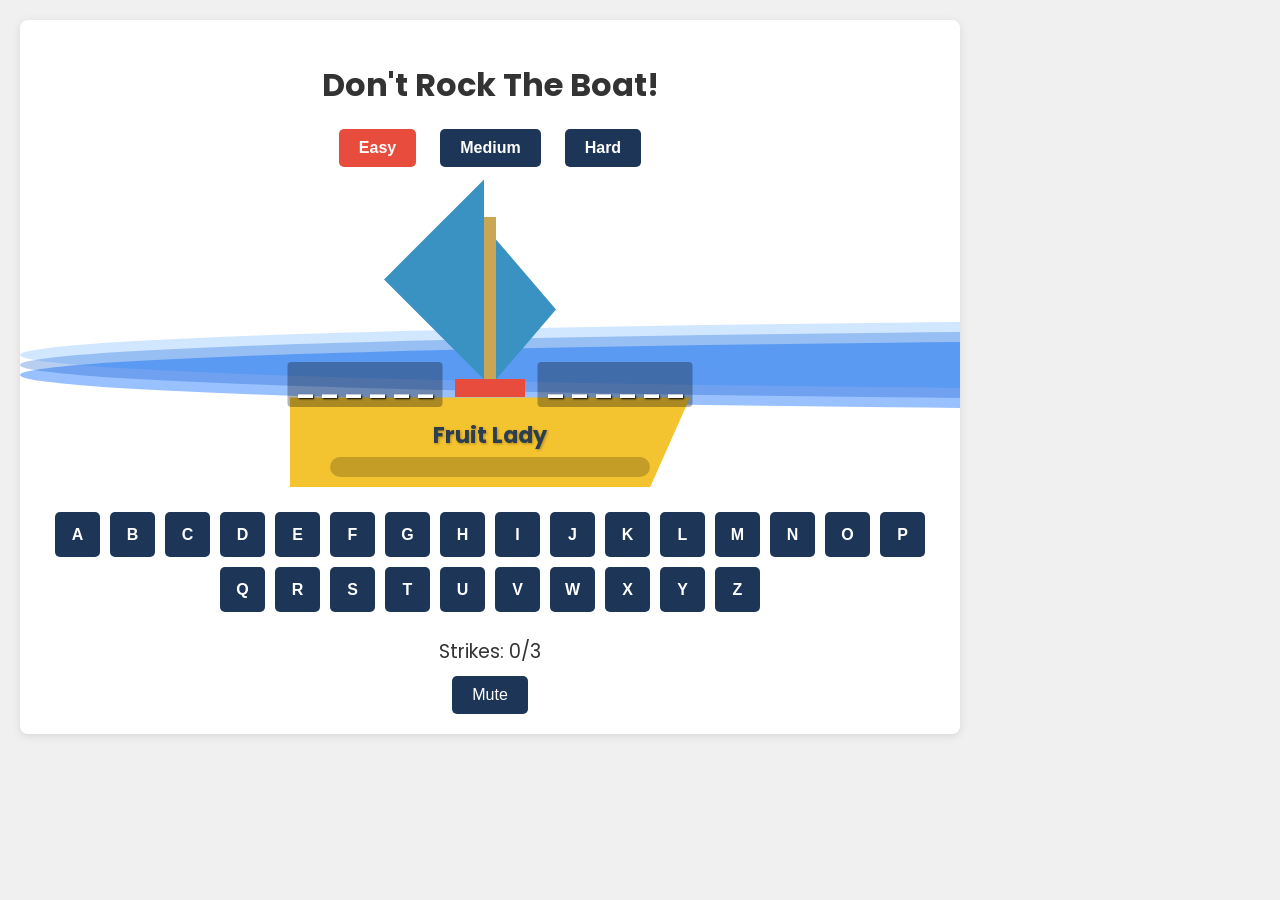
==== index.html @ 0a008288 "Add files via upload" ====
<!DOCTYPE html>
<html lang="en">
<head>
  <meta charset="UTF-8">
  <meta name="viewport" content="width=device-width, initial-scale=1.0">
  <title>Don't Rock The Boat!</title>
  <link href="https://fonts.googleapis.com/css2?family=Poppins:wght@500&display=swap" rel="stylesheet">
  <style>
    /* === GLOBAL STYLES === */
    body {
      font-family: 'Poppins', sans-serif;
      background: #f0f0f0;
      margin: 0;
      padding: 20px;
      position: relative;
      overflow-x: hidden;
      color: #333;
    }
    /* Added overflow hidden so that win animations are clipped to the game container */
    #game-container {
      width: 900px;
      max-width: 90%;
      background: white;
      border-radius: 8px;
      box-shadow: 0 2px 10px rgba(0,0,0,0.1);
      text-align: center;
      padding: 20px;
      position: relative;
      z-index: 2;
      overflow: hidden;
    }
    h1 {
      margin-bottom: 20px;
    }
    
    /* === LEVEL SELECTION SECTION === */
    #level-selection {
      margin-bottom: 20px;
      z-index: 6;
    }
    #level-selection button {
      margin: 0 10px;
      padding: 10px 20px;
      font-size: 1em;
      font-weight: bold;
      border: none;
      border-radius: 5px;
      background-color: #1d3557;
      color: white;
      cursor: pointer;
      transition: background-color 0.3s;
    }
    #level-selection button.active {
      background-color: #e74c3c;
    }
    
    /* === BOAT CONTAINER (Scene) === */
    #boat-container {
      position: relative;
      width: 500px;
      height: 300px;
      margin: 0 auto 20px;
      transition: transform 0.5s ease-in-out;
      z-index: 3;
    }
    @keyframes bobbing {
      0%, 100% { transform: translateY(0); }
      50% { transform: translateY(5px); }
    }
    
    /* === BOAT (Rotating element) === */
    #boat {
      position: relative;
      width: 100%;
      height: 100%;
      animation: bobbing 3s infinite ease-in-out;
      z-index: 3;
    }
    
    /* Hull */
    .boat-hull {
      position: absolute;
      bottom: 0;
      left: 50%;
      width: 400px;
      height: 90px;
      transform: translateX(-50%);
      background: #f4c430;
      clip-path: polygon(0% 100%, 0% 0%, 100% 0%, 90% 100%);
      z-index: 3;
    }
    /* Hull shadow: long, short rectangle inside the hull */
    .hull-shadow {
      position: absolute;
      bottom: 10px;
      left: 50%;
      transform: translateX(-50%);
      width: 320px;
      height: 20px;
      background: rgba(0, 0, 0, 0.2);
      border-radius: 10px;
      z-index: 4;
    }
    
    /* Mast and mast base */
    .mast {
      position: absolute;
      bottom: 90px;
      left: 50%;
      transform: translateX(-50%);
      width: 12px;
      height: 180px;
      background: #c8a653;
      z-index: 5;
    }
    .mast-base {
      position: absolute;
      bottom: 90px;
      left: 50%;
      transform: translateX(-50%);
      width: 70px;
      height: 18px;
      background: #e74c3c;
      z-index: 5;
    }
    
    /* Sails */
    .sail-left {
      position: absolute;
      bottom: 108px;
      left: calc(50% - 6px - 100px);
      width: 100px;
      height: 200px;
      background: #3a92c3;
      clip-path: polygon(100% 0, 0 50%, 100% 100%);
      z-index: 4;
    }
    .sail-right {
      position: absolute;
      bottom: 108px;
      left: calc(50% + 6px);
      width: 60px;
      height: 140px;
      background: #3a92c3;
      clip-path: polygon(0 0, 100% 50%, 0 100%);
      z-index: 4;
    }
    
    /* Code words on the deck */
    #word-left, #word-right {
      position: absolute;
      bottom: 80px;
      font-size: 1.5em;
      font-weight: bold;
      color: #fff;
      text-shadow: 1px 1px 2px #000;
      background: rgba(0,0,0,0.3);
      padding: 5px 8px;
      border-radius: 4px;
      z-index: 5;
    }
    #word-left { left: 25%; transform: translateX(-50%); }
    #word-right { right: 25%; transform: translateX(50%); }
    
    /* Theme name on the hull */
    #boat-name {
      position: absolute;
      bottom: 35px;
      left: 50%;
      transform: translateX(-50%);
      font-size: 1.4em;
      font-weight: bold;
      color: #2c3e50;
      text-shadow: 1px 1px 3px rgba(0,0,0,0.3);
      z-index: 5;
    }
    
    /* === WAVES === */
    /* The waves container is a sibling of the boat container, positioned absolutely within the game container */
    #waves {
      position: absolute;
      left: 0;
      right: 0;
      top: 240px;  /* Adjust so waves sit just behind and slightly below the hull */
      height: 150px;  /* Taller for deeper waves */
      z-index: 2;
      overflow: hidden;
    }
    .wave {
      position: absolute;
      bottom: 0;
      width: 300%;
      height: 70px;
      border-radius: 50%;
      animation: waveAnimation 4s infinite linear;
    }
    .wave.wave1 {
      background: rgba(0, 100, 255, 0.5);
      opacity: 0.8;
    }
    .wave.wave2 {
      background: rgba(0, 80, 200, 0.4);
      opacity: 0.7;
      animation-duration: 6s;
      bottom: 10px;
    }
    .wave.wave3 {
      background: rgba(0, 120, 255, 0.3);
      opacity: 0.6;
      animation-duration: 5s;
      bottom: 20px;
    }
    @keyframes waveAnimation {
      0% { transform: translateX(0) translateY(0); }
      50% { transform: translateX(-25%) translateY(-5px); }
      100% { transform: translateX(-50%) translateY(0); }
    }
    
    /* === LETTERS KEYBOARD === */
    #letters {
      margin-top: 20px;
      z-index: 6;
    }
    .letter-btn {
      width: 45px;
      height: 45px;
      margin: 5px;
      font-size: 1em;
      font-weight: bold;
      border: none;
      border-radius: 5px;
      background-color: #1d3557;
      color: white;
      cursor: pointer;
      transition: background-color 0.3s;
    }
    .letter-btn:disabled {
      background-color: #a8a8a8;
      cursor: not-allowed;
    }
    
    /* === STRIKES & MUTE === */
    #strikes {
      margin-top: 20px;
      font-size: 1.2em;
      z-index: 6;
    }
    #mute {
      margin-top: 10px;
      font-size: 1em;
      padding: 10px 20px;
      border: none;
      background-color: #1d3557;
      color: white;
      border-radius: 5px;
      cursor: pointer;
      z-index: 6;
    }
    
    /* === SINKING ANIMATION === */
    .sink {
      animation: sinkAnimation 2s forwards;
    }
    @keyframes sinkAnimation {
      to { transform: translateY(300px) rotate(90deg); opacity: 0; }
    }
    
    /* === SEAGULL WIN ANIMATION === */
    /* Now positioned absolutely within the game container so that it disappears behind it */
    #seagull-container {
      position: absolute;
      top: 20%;
      left: -150px;
      display: none;
      z-index: 1000;
      animation: seagullFly 7s linear forwards;
    }
    #seagull {
      width: 100px;
      vertical-align: middle;
    }
    #speech-bubble {
      display: inline-block;
      background: #fff;
      border: 2px solid #333;
      border-radius: 10px;
      padding: 10px;
      margin-left: 10px;
      font-size: 1.2em;
      font-weight: bold;
      position: relative;
    }
    #speech-bubble::after {
      content: "";
      position: absolute;
      left: -20px;
      top: 50%;
      transform: translateY(-50%);
      border: 10px solid transparent;
      border-right-color: #fff;
    }
    @keyframes seagullFly {
      0% { left: -150px; opacity: 0; }
      10% { opacity: 1; }
      100% { left: calc(100% + 50px); opacity: 1; }
    }
    
    /* === BUBBLES (for sinking animation) === */
    .bubble {
      position: absolute;
      bottom: 0;
      background: rgba(255,255,255,0.8);
      border-radius: 50%;
      width: 20px;
      height: 20px;
      animation: bubbleRise 3s ease-out forwards;
      z-index: 7;
    }
    @keyframes bubbleRise {
      0% { transform: translateY(0); opacity: 1; }
      100% { transform: translateY(-300px); opacity: 0; }
    }
  </style>
</head>
<body>
  <div id="game-container">
    <h1>Don't Rock The Boat!</h1>
    
    <!-- LEVEL SELECTION -->
    <div id="level-selection">
      <button id="easyBtn" class="active">Easy</button>
      <button id="mediumBtn">Medium</button>
      <button id="hardBtn">Hard</button>
    </div>
    
    <!-- BOAT CONTAINER (Scene) -->
    <div id="boat-container">
      <div id="boat">
        <!-- Hull and hull shadow -->
        <div class="boat-hull"></div>
        <div class="hull-shadow"></div>
        <!-- Mast and mast base -->
        <div class="mast"></div>
        <div class="mast-base"></div>
        <!-- Sails -->
        <div class="sail-left"></div>
        <div class="sail-right"></div>
        <!-- Theme name and code words on the deck -->
        <div id="boat-name"></div>
        <div id="word-left"></div>
        <div id="word-right"></div>
      </div>
    </div>
    
    <!-- WAVES: Sibling of the boat container within the game container -->
    <div id="waves">
      <div class="wave wave1"></div>
      <div class="wave wave2"></div>
      <div class="wave wave3"></div>
    </div>
    
    <!-- LETTERS KEYBOARD -->
    <div id="letters"></div>
    
    <!-- Strike Display and Mute Button -->
    <div id="strikes">Strikes: <span id="strike-count">0</span>/3</div>
    <button id="mute">Mute</button>
    <div id="game-status"></div>
  </div>
  
  <!-- SEAGULL WIN ANIMATION (initially hidden) -->
  <div id="seagull-container">
    <img id="seagull" src="seagull.png" alt="Seagull">
    <div id="speech-bubble">Congratulations, you saved the ship!</div>
  </div>
  
  <!-- BUBBLES CONTAINER (for sinking animation) -->
  <div id="bubbles" style="position: absolute; left:0; bottom:0; width:100%; height:0; pointer-events:none; z-index:7;"></div>
  
  <!-- AUDIO ELEMENTS (using local files without crossOrigin) -->
  <audio id="correctSound" src="correctsound.mp3"></audio>
  <audio id="wrongSound" src="wrongsound.mp3"></audio>
  <audio id="splashSound" src="Sinkingship.mp3"></audio>
  <audio id="bgSound" loop src="backgroundsound2.mp3"></audio>
  
  <script>
    /**********************************************************
     * LEVELS LIBRARY (50 variations across 3 levels)
     **********************************************************/
    const levels = {
      easy: [
        { theme: "Fruit", boatName: "Fruit Lady", words: ["BANANA", "PAPAYA"] },
        { theme: "Colors", boatName: "Color Spirit", words: ["YELLOW", "VIOLET"] },
        { theme: "Metals", boatName: "Metal Star", words: ["SILVER", "COPPER"] },
        { theme: "Oceans", boatName: "Ocean Queen", words: ["ARCTIC", "INDIAN"] },
        { theme: "Animals", boatName: "Animal Rover", words: ["RABBIT", "MONKEY"] },
        { theme: "Seasons", boatName: "Season Hope", words: ["WINTER", "AUTUMN"] },
        { theme: "Birds", boatName: "Bird Dancer", words: ["PIGEON", "FALCON"] },
        { theme: "Flowers", boatName: "Flower Jewel", words: ["TULIP", "DAISY"] },
        { theme: "Rivers", boatName: "River Dream", words: ["THAMES", "AMAZON"] },
        { theme: "Shapes", boatName: "Shape Hunter", words: ["CIRCLE", "SQUARE"] },
        { theme: "Planets", boatName: "Planet Quest", words: ["SATURN", "URANUS"] },
        { theme: "Gems", boatName: "Gem Glory", words: ["EMERALD", "DIAMOND"] },
        { theme: "Trees", boatName: "Tree Spirit", words: ["BIRCH", "MAPLE"] },
        { theme: "Insects", boatName: "Insect Wings", words: ["BEETLE", "HORNET"] },
        { theme: "Grains", boatName: "Grain Charm", words: ["MILLET", "BARLEY"] },
        { theme: "Herbs", boatName: "Herb Magic", words: ["BASIL", "THYME"] },
        { theme: "Deserts", boatName: "Desert Dream", words: ["SAHARA", "MOJAVE"] },
        { theme: "Spices", boatName: "Spice Spirit", words: ["TURMERIC", "CARDAMOM"] }
      ],
      medium: [
        { theme: "Fabrics", boatName: "Fabric Spirit", words: ["CORDUROY", "CASHMERE"] },
        { theme: "Cheeses", boatName: "Cheese Explorer", words: ["RICOTTA", "CHEDDAR"] },
        { theme: "Islands", boatName: "Island Drifter", words: ["ICELAND", "JAMAICA"] },
        { theme: "Coffee", boatName: "Coffee Voyager", words: ["ARABICA", "ROBUSTA"] },
        { theme: "Fish", boatName: "Fish Mariner", words: ["HERRING", "SARDINE"] },
        { theme: "Storms", boatName: "Storm Hunter", words: ["CYCLONE", "TYPHOON"] },
        { theme: "Mushrooms", boatName: "Mushroom Sailor", words: ["BUTTON", "OYSTER"] },
        { theme: "Snakes", boatName: "Serpent Pursuer", words: ["COTTONMOUTH", "RATTLESNAKE"] },
        { theme: "Painters", boatName: "Painter Ranger", words: ["MATISSE", "CEZANNE"] },
        { theme: "Dances", boatName: "Dance Nomad", words: ["FLAMENCO", "FANDANGO"] },
        { theme: "Planets", boatName: "Cosmic Voyager", words: ["CELESTIAL", "ASTRONAUT"] },
        { theme: "Authors", boatName: "Author Sailor", words: ["BRONTE", "AUSTEN"] },
        { theme: "Birdsofprey", boatName: "Bird of Prey", words: ["OSPREY", "CONDOR"] },
        { theme: "Herbs", boatName: "Herbal Hunter", words: ["OREGANO", "PARSLEY"] },
        { theme: "Mountains", boatName: "Mountain Ranger", words: ["EVEREST", "OLYMPUS"] },
        { theme: "Forests", boatName: "Forest Explorer", words: ["REDWOOD", "CYPRESS"] },
        { theme: "Desserts", boatName: "Dessert Seeker", words: ["BROWNIE", "CUPCAKE"] }
      ],
      hard: [
        { theme: "Greek Heroes", boatName: "Greek Voyager", words: ["HERCULES", "ACHILLES"] },
        { theme: "Galaxies", boatName: "Galaxy Runner", words: ["ANDROMEDA", "WHIRLPOOL"] },
        { theme: "Wines", boatName: "Wine Conqueror", words: ["RIESLING", "BORDEAUX"] },
        { theme: "Composers", boatName: "Composer Spirit", words: ["BERLIOZ", "VIVALDI"] },
        { theme: "Myths", boatName: "Mythic Drifter", words: ["PERSEUS", "THESEUS"] },
        { theme: "Butterflies", boatName: "Butterfly Sailor", words: ["MONARCH", "ADMIRAL"] },
        { theme: "Ancient Cities", boatName: "Ancient Nomad", words: ["BABYLON", "CARTHAGE"] },
        { theme: "Reptiles", boatName: "Reptile Ranger", words: ["TERRAPIN", "TORTOISE"] },
        { theme: "Cloud Types", boatName: "Cloud Explorer", words: ["CIRRUS", "CUMULUS"] },
        { theme: "Philosophers", boatName: "Philosopher Ship", words: ["SOCRATES", "DIOGENES"] },
        { theme: "Alpine Peaks", boatName: "Alpine Seeker", words: ["MATTERHORN", "WEISSHORN"] },
        { theme: "Playwrights", boatName: "Drama Mariner", words: ["MARLOWE", "SOPHOCLES"] },
        { theme: "Tropical Fruit", boatName: "Tropic Sailor", words: ["AVOCADO", "TAMARIND"] },
        { theme: "Minerals", boatName: "Stone Hunter", words: ["OBSIDIAN", "DOLOMITE"] },
        { theme: "Astronomers", boatName: "Stellar Seeker", words: ["GALILEO", "KEPLERS"] },
        { theme: "Languages", boatName: "Tongue Drifter", words: ["MANDARIN", "JAPANESE"] },
        { theme: "Corals", boatName: "Coral Spirit", words: ["STAGHORN", "ELKHORNS"] },
        { theme: "Poets", boatName: "Verse Explorer", words: ["PETRARCH", "CHAUCERS"] },
        { theme: "Artists", boatName: "Art Hunter", words: ["REMBRANDT", "DELACROIX"] },
        { theme: "Volcanoes", boatName: "Fire Mariner", words: ["KRAKATOA", "VESUVIUS"] }
      ]
    };
    
    /**********************************************************
     * LEVEL SELECTION & GAME INITIALIZATION
     **********************************************************/
    let currentLevel = "easy"; // default level
    let themesLibrary = levels[currentLevel];
    
    function initGame() {
      // Choose a random theme from the current level's library
      let selectedTheme = themesLibrary[Math.floor(Math.random() * themesLibrary.length)];
      // Set the clue and code words
      window.wordFront = selectedTheme.words[0];
      window.wordBack = selectedTheme.words[1];
      document.getElementById('boat-name').textContent = selectedTheme.boatName;
      // Reset guessed letters and strikes
      window.frontRevealed = Array(wordFront.length).fill('_');
      window.backRevealed = Array(wordBack.length).fill('_');
      window.strikes = 0;
      // Update UI
      document.getElementById('word-left').textContent = frontRevealed.join(' ');
      document.getElementById('word-right').textContent = backRevealed.join(' ');
      document.getElementById('strike-count').textContent = strikes;
      // Clear and recreate letter buttons
      const lettersContainer = document.getElementById('letters');
      lettersContainer.innerHTML = "";
      "ABCDEFGHIJKLMNOPQRSTUVWXYZ".split('').forEach(letter => {
        let btn = document.createElement('button');
        btn.textContent = letter;
        btn.classList.add('letter-btn');
        btn.onclick = () => guessLetter(letter, btn);
        lettersContainer.appendChild(btn);
      });
    }
    
    function setLevel(level) {
      currentLevel = level;
      themesLibrary = levels[currentLevel];
      // Update active button appearance
      document.getElementById('easyBtn').classList.remove('active');
      document.getElementById('mediumBtn').classList.remove('active');
      document.getElementById('hardBtn').classList.remove('active');
      document.getElementById(level + "Btn").classList.add('active');
      initGame();
    }
    
    // Add event listeners to level buttons
    document.getElementById('easyBtn').addEventListener('click', function(){ setLevel("easy"); });
    document.getElementById('mediumBtn').addEventListener('click', function(){ setLevel("medium"); });
    document.getElementById('hardBtn').addEventListener('click', function(){ setLevel("hard"); });
    
    /**********************************************************
     *                   AUDIO SETUP
     **********************************************************/
    const correctSound = document.getElementById('correctSound');
    correctSound.volume = 0.4;
    const wrongSound = document.getElementById('wrongSound');
    wrongSound.volume = 0.4;
    const splashSound = document.getElementById('splashSound');
    splashSound.volume = 0.4;
    const bgSound = document.getElementById('bgSound');
    bgSound.volume = 0.2;
    
    let bgStarted = false;
    window.addEventListener('click', function startBG() {
      if (!bgStarted) {
        bgSound.play().catch(err => console.log(err));
        bgStarted = true;
      }
    });
    
    /**********************************************************
     *            UPDATE DISPLAY & BOAT TIPPING
     **********************************************************/
    function updateDisplay() {
      document.getElementById('word-left').textContent = frontRevealed.join(' ');
      document.getElementById('word-right').textContent = backRevealed.join(' ');
      
      let frontCount = frontRevealed.filter(l => l !== '_').length;
      let backCount = backRevealed.filter(l => l !== '_').length;
      let diff = frontCount - backCount;
      let angle = 0;
      
      if (Math.abs(diff) === 1) {
        angle = 5;
      } else if (Math.abs(diff) === 2) {
        angle = 10;
      } else if (Math.abs(diff) >= 3) {
        sinkBoat();
        return;
      }
      
      document.getElementById('boat-container').style.transform =
        (diff > 0) ? `rotate(${-angle}deg)` : `rotate(${angle}deg)`;
    }
    
    /**********************************************************
     *                   SINK THE BOAT
     **********************************************************/
    function sinkBoat() {
      document.getElementById('boat-container').classList.add('sink');
      splashSound.play();
      bgSound.pause();
      createBubbles();
      setTimeout(() => {
        alert(`Boat sank! The words were: ${wordFront} and ${wordBack}`);
        initGame();
      }, 3000);
    }
    
    /**********************************************************
     *               CREATE BUBBLES ON SINK
     **********************************************************/
    function createBubbles() {
      const bubblesContainer = document.getElementById('bubbles');
      for (let i = 0; i < 10; i++) {
        const bubble = document.createElement('div');
        bubble.classList.add('bubble');
        bubble.style.left = Math.random() * 100 + '%';
        bubble.style.animationDelay = Math.random() * 2 + 's';
        bubblesContainer.appendChild(bubble);
      }
      setTimeout(() => { bubblesContainer.innerHTML = ''; }, 4000);
    }
    
    /**********************************************************
     *                   CHECK FOR WIN
     **********************************************************/
    function checkWin() {
      if (frontRevealed.join('') === wordFront && backRevealed.join('') === wordBack) {
        bgSound.pause();
        showSeagull();
      }
    }
    
    /**********************************************************
     *               DISPLAY SEAGULL ANIMATION
     **********************************************************/
    function showSeagull() {
      const seagullContainer = document.getElementById('seagull-container');
      seagullContainer.style.display = 'block';
      seagullContainer.addEventListener('animationend', function () {
        alert("Congratulations! You've kept the boat balanced and saved it!");
        initGame();
      });
    }
    
    /**********************************************************
     *                HANDLE LETTER GUESSES
     **********************************************************/
    function guessLetter(letter, btn) {
      btn.disabled = true;
      let foundMatch = false;
      
      if (wordFront.includes(letter)) {
        wordFront.split('').forEach((char, i) => {
          if (char === letter) {
            frontRevealed[i] = letter;
            foundMatch = true;
          }
        });
      }
      if (wordBack.includes(letter)) {
        wordBack.split('').forEach((char, i) => {
          if (char === letter) {
            backRevealed[i] = letter;
            foundMatch = true;
          }
        });
      }
      
      if (foundMatch) {
        correctSound.currentTime = 0;
        correctSound.play();
      } else {
        wrongSound.currentTime = 0;
        wrongSound.play();
        strikes++;
        document.getElementById('strike-count').textContent = strikes;
        if (strikes >= 3) {
          sinkBoat();
          return;
        }
      }
      
      updateDisplay();
      checkWin();
    }
    
    // Initialize the game on page load using the default level
    initGame();
  </script>
</body>
</html>
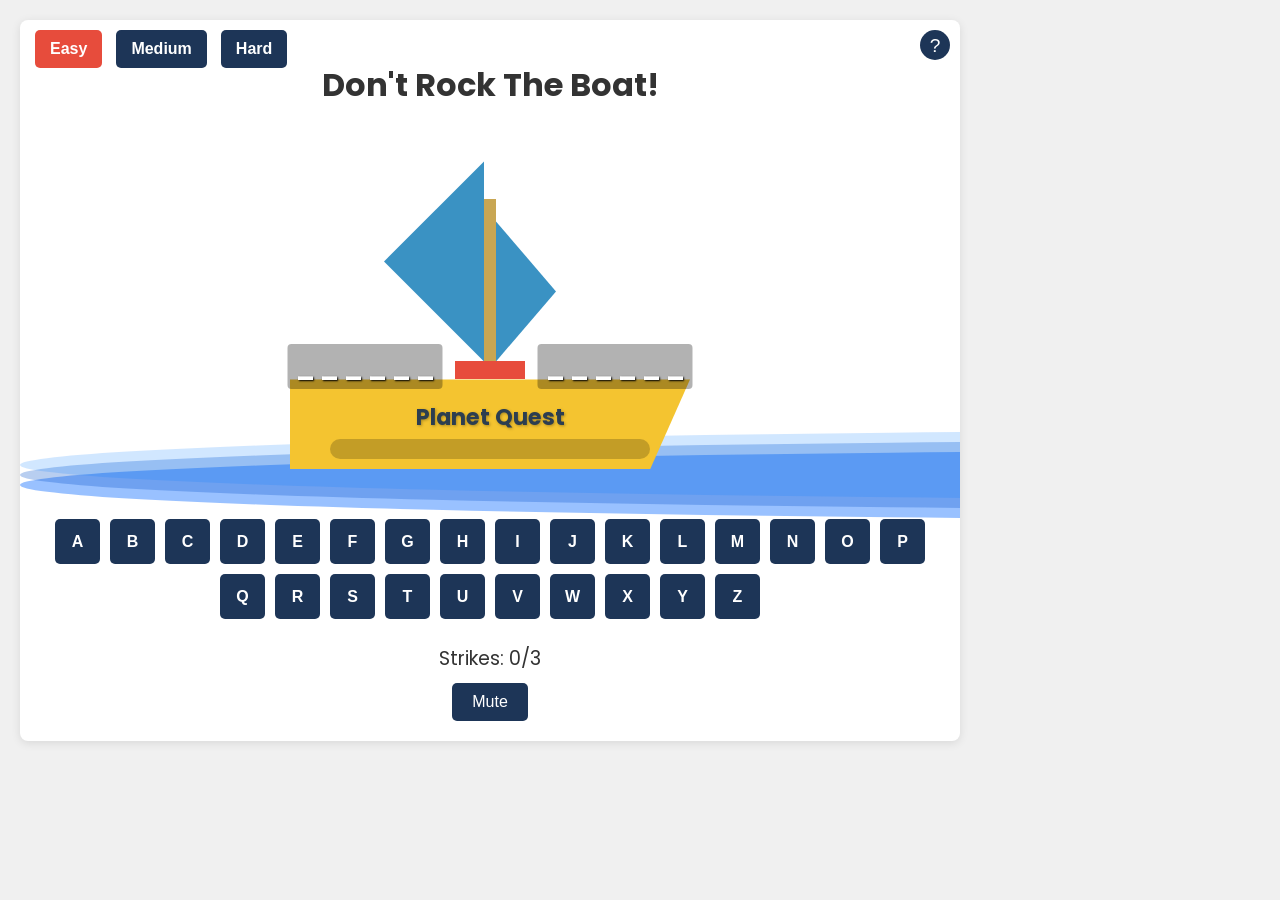
==== commit 334f0ec0: "Update index.html" ====
--- a/index.html
+++ b/index.html
@@ -16,7 +16,6 @@
       overflow-x: hidden;
       color: #333;
     }
-    /* Added overflow hidden so that win animations are clipped to the game container */
     #game-container {
       width: 900px;
       max-width: 90%;
@@ -33,14 +32,16 @@
       margin-bottom: 20px;
     }
     
-    /* === LEVEL SELECTION SECTION === */
+    /* === LEVEL SELECTION & HOW TO PLAY (Top Left & Top Right) === */
     #level-selection {
-      margin-bottom: 20px;
+      position: absolute;
+      top: 10px;
+      left: 10px;
       z-index: 6;
     }
     #level-selection button {
-      margin: 0 10px;
-      padding: 10px 20px;
+      margin: 0 5px;
+      padding: 10px 15px;
       font-size: 1em;
       font-weight: bold;
       border: none;
@@ -53,13 +54,28 @@
     #level-selection button.active {
       background-color: #e74c3c;
     }
+    #howToPlayBtn {
+      position: absolute;
+      top: 10px;
+      right: 10px;
+      z-index: 6;
+      width: 30px;
+      height: 30px;
+      border: none;
+      border-radius: 50%;
+      background-color: #1d3557;
+      color: white;
+      font-size: 1.2em;
+      cursor: pointer;
+      line-height: 30px;
+    }
     
     /* === BOAT CONTAINER (Scene) === */
     #boat-container {
       position: relative;
       width: 500px;
       height: 300px;
-      margin: 0 auto 20px;
+      margin: 60px auto 20px;
       transition: transform 0.5s ease-in-out;
       z-index: 3;
     }
@@ -89,7 +105,7 @@
       clip-path: polygon(0% 100%, 0% 0%, 100% 0%, 90% 100%);
       z-index: 3;
     }
-    /* Hull shadow: long, short rectangle inside the hull */
+    /* Hull shadow */
     .hull-shadow {
       position: absolute;
       bottom: 10px;
@@ -176,15 +192,15 @@
     }
     
     /* === WAVES === */
-    /* The waves container is a sibling of the boat container, positioned absolutely within the game container */
     #waves {
       position: absolute;
       left: 0;
       right: 0;
-      top: 240px;  /* Adjust so waves sit just behind and slightly below the hull */
-      height: 150px;  /* Taller for deeper waves */
+      top: 350px;
+      height: 150px;
       z-index: 2;
       overflow: hidden;
+      pointer-events: none;
     }
     .wave {
       position: absolute;
@@ -218,7 +234,7 @@
     
     /* === LETTERS KEYBOARD === */
     #letters {
-      margin-top: 20px;
+      margin-top: 45px;
       z-index: 6;
     }
     .letter-btn {
@@ -239,7 +255,7 @@
       cursor: not-allowed;
     }
     
-    /* === STRIKES & MUTE === */
+    /* === STRIKES & MUTE BUTTONS === */
     #strikes {
       margin-top: 20px;
       font-size: 1.2em;
@@ -266,7 +282,6 @@
     }
     
     /* === SEAGULL WIN ANIMATION === */
-    /* Now positioned absolutely within the game container so that it disappears behind it */
     #seagull-container {
       position: absolute;
       top: 20%;
@@ -326,12 +341,13 @@
   <div id="game-container">
     <h1>Don't Rock The Boat!</h1>
     
-    <!-- LEVEL SELECTION -->
+    <!-- LEVEL SELECTION & HOW TO PLAY -->
     <div id="level-selection">
       <button id="easyBtn" class="active">Easy</button>
       <button id="mediumBtn">Medium</button>
       <button id="hardBtn">Hard</button>
     </div>
+    <button id="howToPlayBtn">?</button>
     
     <!-- BOAT CONTAINER (Scene) -->
     <div id="boat-container">
@@ -382,6 +398,7 @@
   <audio id="wrongSound" src="wrongsound.mp3"></audio>
   <audio id="splashSound" src="Sinkingship.mp3"></audio>
   <audio id="bgSound" loop src="backgroundsound2.mp3"></audio>
+  <audio id="winSound" src="congratulationseffect.mp3"></audio>
   
   <script>
     /**********************************************************
@@ -456,17 +473,34 @@
      **********************************************************/
     let currentLevel = "easy"; // default level
     let themesLibrary = levels[currentLevel];
+    let lastPuzzleIndex = -1;
     
     function initGame() {
-      // Choose a random theme from the current level's library
-      let selectedTheme = themesLibrary[Math.floor(Math.random() * themesLibrary.length)];
+      // Remove any previous sink class so the boat resets
+      const boatContainer = document.getElementById('boat-container');
+      boatContainer.classList.remove('sink');
+      // Reset the boat's transform to ensure it is horizontal
+      boatContainer.style.transform = 'rotate(0deg)';
+      
+      // Clear overlays (if any)
+      document.getElementById('seagull-container').style.display = 'none';
+      document.getElementById('bubbles').innerHTML = '';
+      
+      // Choose a new puzzle index (different from the last, if possible)
+      let newIndex;
+      do {
+        newIndex = Math.floor(Math.random() * themesLibrary.length);
+      } while (themesLibrary.length > 1 && newIndex === lastPuzzleIndex);
+      lastPuzzleIndex = newIndex;
+      
+      let selectedTheme = themesLibrary[newIndex];
       // Set the clue and code words
       window.wordFront = selectedTheme.words[0];
       window.wordBack = selectedTheme.words[1];
       document.getElementById('boat-name').textContent = selectedTheme.boatName;
-      // Reset guessed letters and strikes
-      window.frontRevealed = Array(wordFront.length).fill('_');
-      window.backRevealed = Array(wordBack.length).fill('_');
+      // Reset guessed letters and strikes using updated global variables
+      window.frontRevealed = Array(window.wordFront.length).fill('_');
+      window.backRevealed = Array(window.wordBack.length).fill('_');
       window.strikes = 0;
       // Update UI
       document.getElementById('word-left').textContent = frontRevealed.join(' ');
@@ -501,7 +535,7 @@
     document.getElementById('hardBtn').addEventListener('click', function(){ setLevel("hard"); });
     
     /**********************************************************
-     *                   AUDIO SETUP
+     * AUDIO SETUP
      **********************************************************/
     const correctSound = document.getElementById('correctSound');
     correctSound.volume = 0.4;
@@ -511,6 +545,8 @@
     splashSound.volume = 0.4;
     const bgSound = document.getElementById('bgSound');
     bgSound.volume = 0.2;
+    const winSound = document.getElementById('winSound');
+    winSound.volume = 0.4;
     
     let bgStarted = false;
     window.addEventListener('click', function startBG() {
@@ -521,7 +557,14 @@
     });
     
     /**********************************************************
-     *            UPDATE DISPLAY & BOAT TIPPING
+     * HOW TO PLAY BUTTON
+     **********************************************************/
+    document.getElementById('howToPlayBtn').addEventListener('click', function() {
+      alert("How to Play:\n\nGuess the letters to reveal two secret words that share a theme. Too many wrong guesses or too much imbalance will tip the boat and sink it. Choose a level, and enjoy the challenge!");
+    });
+    
+    /**********************************************************
+     * UPDATE DISPLAY & BOAT TIPPING
      **********************************************************/
     function updateDisplay() {
       document.getElementById('word-left').textContent = frontRevealed.join(' ');
@@ -546,21 +589,25 @@
     }
     
     /**********************************************************
-     *                   SINK THE BOAT
+     * SINK THE BOAT
      **********************************************************/
     function sinkBoat() {
       document.getElementById('boat-container').classList.add('sink');
       splashSound.play();
       bgSound.pause();
       createBubbles();
+      // Disable letter buttons until the player answers the popup
+      document.querySelectorAll('.letter-btn').forEach(btn => btn.disabled = true);
+      // After a delay, prompt the player to play again
       setTimeout(() => {
-        alert(`Boat sank! The words were: ${wordFront} and ${wordBack}`);
-        initGame();
+        if (confirm("The boat has sunk!\nDo you want to play again?")) {
+          initGame();
+        }
       }, 3000);
     }
     
     /**********************************************************
-     *               CREATE BUBBLES ON SINK
+     * CREATE BUBBLES ON SINK
      **********************************************************/
     function createBubbles() {
       const bubblesContainer = document.getElementById('bubbles');
@@ -575,29 +622,31 @@
     }
     
     /**********************************************************
-     *                   CHECK FOR WIN
+     * CHECK FOR WIN
      **********************************************************/
     function checkWin() {
       if (frontRevealed.join('') === wordFront && backRevealed.join('') === wordBack) {
         bgSound.pause();
+        winSound.play();
         showSeagull();
       }
     }
     
     /**********************************************************
-     *               DISPLAY SEAGULL ANIMATION
+     * DISPLAY SEAGULL ANIMATION
      **********************************************************/
     function showSeagull() {
       const seagullContainer = document.getElementById('seagull-container');
       seagullContainer.style.display = 'block';
       seagullContainer.addEventListener('animationend', function () {
-        alert("Congratulations! You've kept the boat balanced and saved it!");
-        initGame();
+        if (confirm("Congratulations! You've kept the boat balanced and saved it!\nDo you want to play again?")) {
+          initGame();
+        }
       });
     }
     
     /**********************************************************
-     *                HANDLE LETTER GUESSES
+     * HANDLE LETTER GUESSES
      **********************************************************/
     function guessLetter(letter, btn) {
       btn.disabled = true;
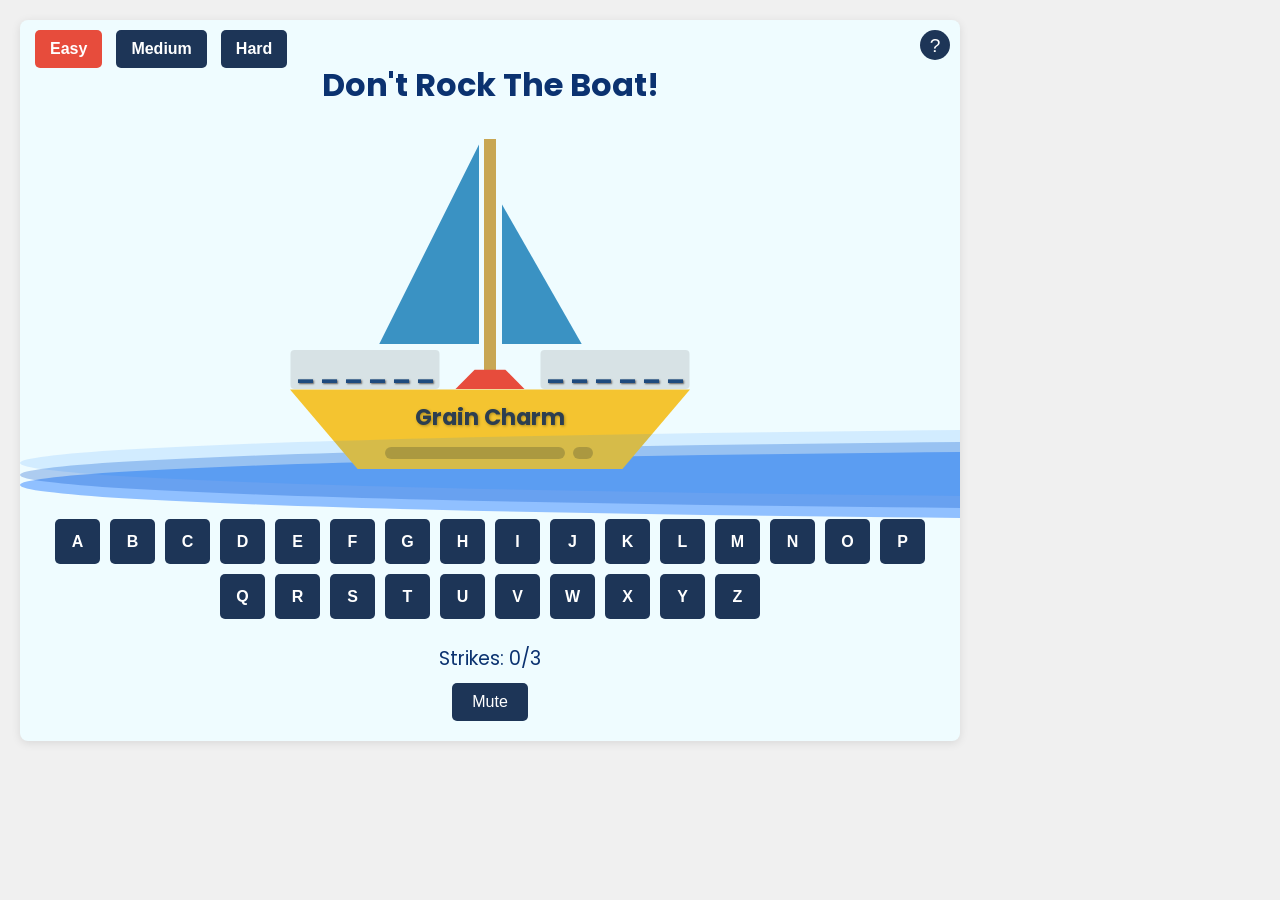
==== commit b79a1608: "Update index.html" ====
--- a/index.html
+++ b/index.html
@@ -14,12 +14,12 @@
       padding: 20px;
       position: relative;
       overflow-x: hidden;
-      color: #333;
+      color: #0b3270;
     }
     #game-container {
       width: 900px;
       max-width: 90%;
-      background: white;
+      background: rgb(239, 252, 255);
       border-radius: 8px;
       box-shadow: 0 2px 10px rgba(0,0,0,0.1);
       text-align: center;
@@ -53,6 +53,24 @@
     }
     #level-selection button.active {
       background-color: #e74c3c;
+    }
+    /* Instructions overlay */
+    #instructionsOverlay {
+      position: absolute;
+      top: 50%;
+      left: 50%;
+      width: 400px;
+      height: 300px;
+      margin-left: -200px;
+      margin-top: -150px;
+      background: #ddd;
+      padding: 20px;
+      box-shadow: 0 0 10px #333;
+      display: none;
+      z-index: 20;
+    }
+    #instructionsOverlay p {
+      margin: 10px 0;
     }
     #howToPlayBtn {
       position: absolute;
@@ -99,66 +117,81 @@
       bottom: 0;
       left: 50%;
       width: 400px;
-      height: 90px;
+      height: 80px;
       transform: translateX(-50%);
       background: #f4c430;
-      clip-path: polygon(0% 100%, 0% 0%, 100% 0%, 90% 100%);
+      clip-path: polygon(17% 100%, 0% 0%, 100% 0%, 83% 100%);
       z-index: 3;
     }
-    /* Hull shadow */
-    .hull-shadow {
+    /* Hull shadow 1 */
+    .hull-shadow1 {
       position: absolute;
       bottom: 10px;
-      left: 50%;
+      left: 47%;
       transform: translateX(-50%);
-      width: 320px;
-      height: 20px;
+      width: 180px;
+      height: 12px;
       background: rgba(0, 0, 0, 0.2);
       border-radius: 10px;
       z-index: 4;
     }
+        /* Hull shadow 2 */
+        .hull-shadow2 {
+      position: absolute;
+      bottom: 10px;
+      left: 67%;
+      transform: translateX(-10%);
+      width: 20px;
+      height: 12px;
+      background: rgba(0, 0, 0, 0.2);
+      border-radius: 10px;
+      z-index: 4;
+    }
+  
     
     /* Mast and mast base */
     .mast {
       position: absolute;
-      bottom: 90px;
+      bottom: 80px;
       left: 50%;
       transform: translateX(-50%);
       width: 12px;
-      height: 180px;
+      height: 250px;
       background: #c8a653;
       z-index: 5;
     }
     .mast-base {
       position: absolute;
-      bottom: 90px;
+      bottom: 80px;
       left: 50%;
       transform: translateX(-50%);
       width: 70px;
-      height: 18px;
+      height: 30px;
       background: #e74c3c;
+      clip-path: polygon(28% 34%,72% 34%,100% 100%,0% 100%);
       z-index: 5;
     }
     
     /* Sails */
     .sail-left {
       position: absolute;
-      bottom: 108px;
-      left: calc(50% - 6px - 100px);
+      bottom: 125px;
+      left: calc(50% - 6px - 105px);
       width: 100px;
       height: 200px;
       background: #3a92c3;
-      clip-path: polygon(100% 0, 0 50%, 100% 100%);
+      clip-path: polygon(100% 0%,0% 100%,100% 100%);
       z-index: 4;
     }
     .sail-right {
       position: absolute;
-      bottom: 108px;
-      left: calc(50% + 6px);
-      width: 60px;
+      bottom: 125px;
+      left: calc(50% + 12px);
+      width: 80px;
       height: 140px;
       background: #3a92c3;
-      clip-path: polygon(0 0, 100% 50%, 0 100%);
+      clip-path: polygon(0% 0%,0% 100%,100% 100%);
+
       z-index: 4;
     }
     
@@ -168,10 +201,10 @@
       bottom: 80px;
       font-size: 1.5em;
       font-weight: bold;
-      color: #fff;
-      text-shadow: 1px 1px 2px #000;
-      background: rgba(0,0,0,0.3);
-      padding: 5px 8px;
+      color: #1e4b7e;
+      text-shadow: 1px 1px 2px #615f5f;
+      background: rgba(0,0,0,0.1);
+      padding: 2px 5px;
       border-radius: 4px;
       z-index: 5;
     }
@@ -198,7 +231,6 @@
       right: 0;
       top: 350px;
       height: 150px;
-      z-index: 2;
       overflow: hidden;
       pointer-events: none;
     }
@@ -208,23 +240,26 @@
       width: 300%;
       height: 70px;
       border-radius: 50%;
-      animation: waveAnimation 4s infinite linear;
+      animation: waveAnimation 8s infinite linear;
     }
     .wave.wave1 {
       background: rgba(0, 100, 255, 0.5);
       opacity: 0.8;
+      z-index: 2;
     }
     .wave.wave2 {
       background: rgba(0, 80, 200, 0.4);
       opacity: 0.7;
-      animation-duration: 6s;
+      animation-duration: 12s;
       bottom: 10px;
+      z-index: 2;
     }
     .wave.wave3 {
       background: rgba(0, 120, 255, 0.3);
-      opacity: 0.6;
-      animation-duration: 5s;
-      bottom: 20px;
+      opacity: 0.4;
+      animation-duration: 10s;
+      bottom: 22px;
+      z-index: 10;
     }
     @keyframes waveAnimation {
       0% { transform: translateX(0) translateY(0); }
@@ -348,13 +383,23 @@
       <button id="hardBtn">Hard</button>
     </div>
     <button id="howToPlayBtn">?</button>
+
+    <div id="instructionsOverlay">
+       
+      <h2>How to Play</h2>
+      <p>Guess the letters to reveal two secret words that share a theme.</p>
+      <p>Too many wrong guesses or too much imbalance will tip the boat and sink it.</p>
+      <p>Choose a level, and enjoy the challenge!</p>
+      <button id="closeInstructions">Close</button>
+    </div>
     
     <!-- BOAT CONTAINER (Scene) -->
     <div id="boat-container">
       <div id="boat">
         <!-- Hull and hull shadow -->
         <div class="boat-hull"></div>
-        <div class="hull-shadow"></div>
+        <div class="hull-shadow1"></div>
+        <div class="hull-shadow2"></div>
         <!-- Mast and mast base -->
         <div class="mast"></div>
         <div class="mast-base"></div>
@@ -559,9 +604,9 @@
     /**********************************************************
      * HOW TO PLAY BUTTON
      **********************************************************/
-    document.getElementById('howToPlayBtn').addEventListener('click', function() {
+    /** document.getElementById('howToPlayBtn').addEventListener('click', function() {
       alert("How to Play:\n\nGuess the letters to reveal two secret words that share a theme. Too many wrong guesses or too much imbalance will tip the boat and sink it. Choose a level, and enjoy the challenge!");
-    });
+    }); **/
     
     /**********************************************************
      * UPDATE DISPLAY & BOAT TIPPING
@@ -686,7 +731,38 @@
       updateDisplay();
       checkWin();
     }
-    
+    //Instructions Overlay Logic
+    const questionMark = document.getElementById("howToPlayBtn");
+    const instructionsOverlay = document.getElementById("instructionsOverlay");
+    const closeInstructions = document.getElementById("closeInstructions");
+    questionMark.addEventListener("click", () => {
+      instructionsOverlay.style.display = instructionsOverlay.style.display === "none" ? "block" : "none";
+    });
+    closeInstructions.addEventListener("click", hideInstructions);
+    function hideInstructions() {
+      instructionsOverlay.style.display = "none";
+    }
+    
+    function addKeyboardInput() {
+  document.addEventListener('keydown', function(event) {
+    // Convert the key pressed to uppercase
+    const key = event.key.toUpperCase();
+    // Only process if it's a single letter A-Z
+    if (!/^[A-Z]$/.test(key)) return;
+    
+    // Find all letter buttons and trigger a click on the matching one (if available)
+    const letterButtons = document.querySelectorAll('.letter-btn');
+    letterButtons.forEach(btn => {
+      if (btn.textContent === key && !btn.disabled) {
+        btn.click();
+      }
+    });
+  });
+}
+
+// Call the function to enable keyboard input
+addKeyboardInput();
+
     // Initialize the game on page load using the default level
     initGame();
   </script>
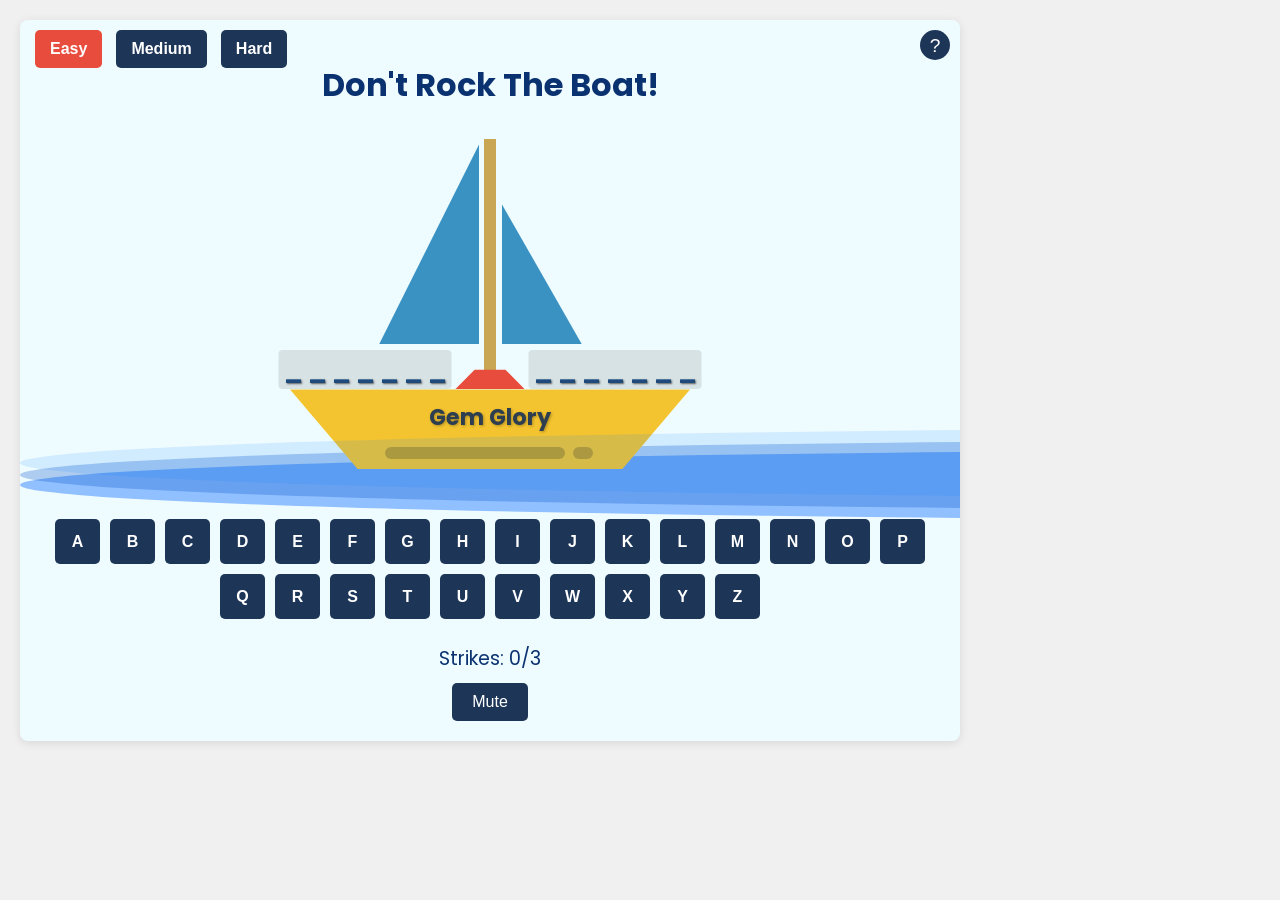
==== commit 96fe93b2: "Update index.html" ====
--- a/index.html
+++ b/index.html
@@ -57,10 +57,10 @@
     /* Instructions overlay */
     #instructionsOverlay {
       position: absolute;
-      top: 50%;
-      left: 50%;
-      width: 400px;
-      height: 300px;
+      top: 160px;
+      right: 10px;
+      width: 200px;
+      height: 360px;
       margin-left: -200px;
       margin-top: -150px;
       background: #ddd;
@@ -87,7 +87,15 @@
       cursor: pointer;
       line-height: 30px;
     }
-    
+    #close-instructions { 
+      font-size: 1em;
+      padding: 10px 20px;
+      border: none;
+      background-color: #1d3557;
+      color: white;
+      border-radius: 5px;
+      cursor: pointer;  
+    }
     /* === BOAT CONTAINER (Scene) === */
     #boat-container {
       position: relative;
@@ -307,7 +315,7 @@
       cursor: pointer;
       z-index: 6;
     }
-    
+
     /* === SINKING ANIMATION === */
     .sink {
       animation: sinkAnimation 2s forwards;
@@ -390,7 +398,7 @@
       <p>Guess the letters to reveal two secret words that share a theme.</p>
       <p>Too many wrong guesses or too much imbalance will tip the boat and sink it.</p>
       <p>Choose a level, and enjoy the challenge!</p>
-      <button id="closeInstructions">Close</button>
+      <button id="close-instructions">Close</button>
     </div>
     
     <!-- BOAT CONTAINER (Scene) -->
@@ -734,7 +742,7 @@
     //Instructions Overlay Logic
     const questionMark = document.getElementById("howToPlayBtn");
     const instructionsOverlay = document.getElementById("instructionsOverlay");
-    const closeInstructions = document.getElementById("closeInstructions");
+    const closeInstructions = document.getElementById("close-instructions");
     questionMark.addEventListener("click", () => {
       instructionsOverlay.style.display = instructionsOverlay.style.display === "none" ? "block" : "none";
     });
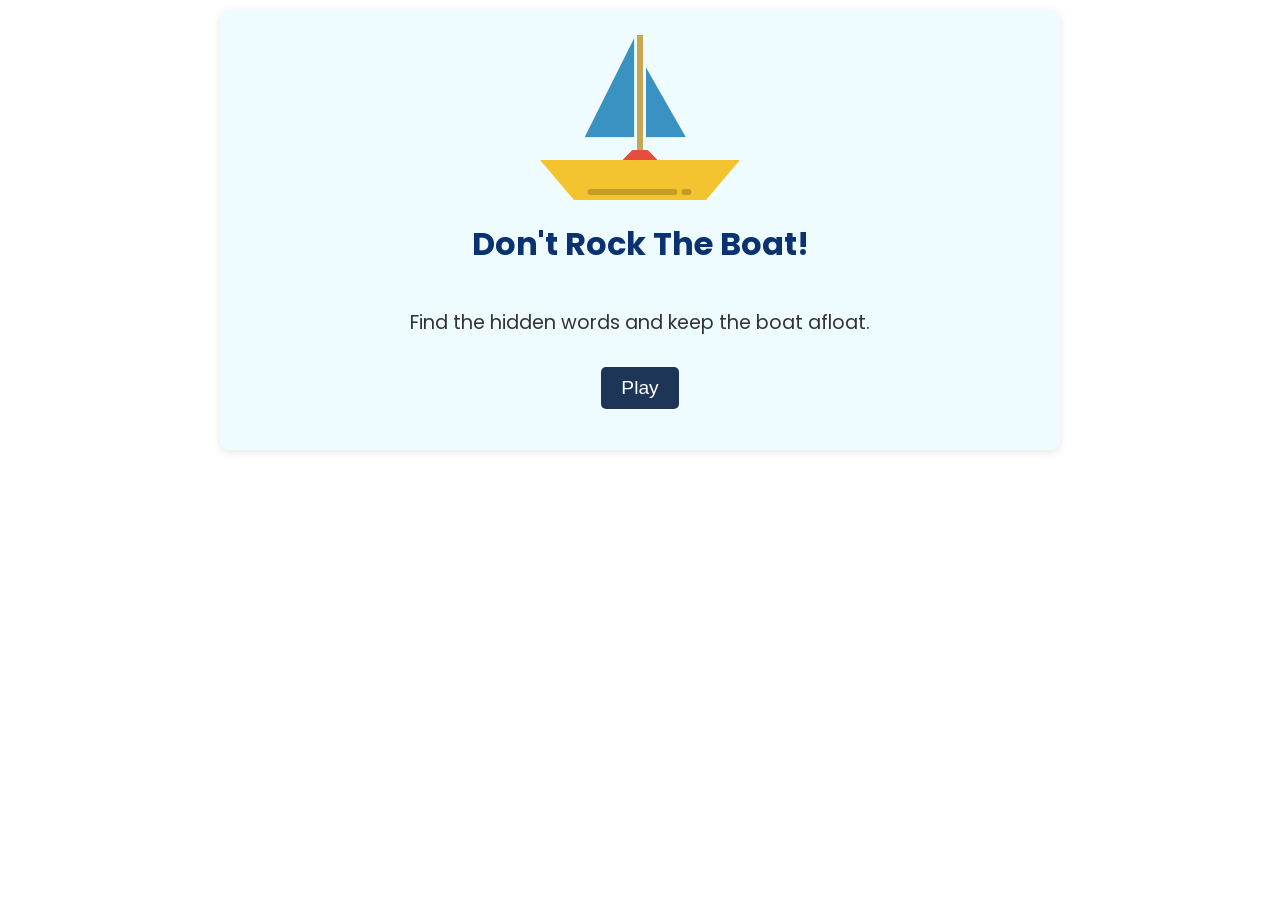
==== commit b929921c: "homescreen" ====
--- a/index.html
+++ b/index.html
@@ -17,8 +17,11 @@
       color: #0b3270;
     }
     #game-container {
-      width: 900px;
-      max-width: 90%;
+      display: flex; /* Hide the game container until Play is clicked NOTE THAT THIS IS DISABLED */ 
+      width: 95%;
+      max-width: 95%;
+      height: 95%;
+      max-height: 95%;
       background: rgb(239, 252, 255);
       border-radius: 8px;
       box-shadow: 0 2px 10px rgba(0,0,0,0.1);
@@ -28,6 +31,68 @@
       z-index: 2;
       overflow: hidden;
     }
+
+    /* Landing overlay styles */
+    
+#landing-overlay {
+  height: 400px;
+  width: 800px;
+  max-width: 90%;
+  background: rgb(239, 252, 255);
+  border-radius: 8px;
+  box-shadow: 0 2px 10px rgba(0,0,0,0.1);
+  text-align: center;
+  padding: 20px;
+  position: absolute; /* Position it relative to the body */
+  top: 50%;
+  left: 50%;
+  transform: translate(-50%, -50%);
+  z-index: 1000; /* Make sure it sits above the game container */
+}
+
+#landing-overlay h1 {
+  position: relative;
+  margin-top: 190px;
+  margin-bottom: 40px;
+  color: #0b3270;
+}
+
+#landing-overlay button {
+  padding: 10px 20px;
+  font-size: 1.2em;
+  border: none;
+  border-radius: 5px;
+  background-color: #1d3557;
+  color: white;
+  cursor: pointer;
+  transition: background-color 0.3s;
+  margin-bottom: 40px;
+}
+#overlay-bg {
+  position: fixed;
+  top: 0;
+  left: 0;
+  width: 100vw;
+  height: 100vh;
+  background: white;
+  z-index: 900; /* Lower than the landing overlay */
+}
+
+#landing-overlay .landingphrase {
+  font-size: 1.2em; /* Smaller text */
+  color: #333;      /* Adjust color as needed */
+  margin-bottom: 30px; /* Spacing between the instructions and the play button */
+}
+#logo-boat {
+  width: 500px; /* Adjust to your desired logo size */
+  margin: 0 auto 10px;
+  position: relative;
+  margin-top: 170px;
+  transform: scale(0.5); /* Scale the boat logo down to 50% of its original size */
+  transform-origin: top center; /* Adjust the origin so it scales nicely */
+}
+
+    
     h1 {
       margin-bottom: 20px;
     }
@@ -87,7 +152,7 @@
       cursor: pointer;
       line-height: 30px;
     }
-    #close-instructions { 
+      #close-instructions { 
       font-size: 1em;
       padding: 10px 20px;
       border: none;
@@ -227,6 +292,7 @@
       transform: translateX(-50%);
       font-size: 1.4em;
       font-weight: bold;
+      font-style: italic;
       color: #2c3e50;
       text-shadow: 1px 1px 3px rgba(0,0,0,0.3);
       z-index: 5;
@@ -381,6 +447,28 @@
   </style>
 </head>
 <body>
+
+   <!-- White Background Overlay -->
+   <div id="overlay-bg"></div>
+
+  <!-- Landing Overlay -->
+<div id="landing-overlay">
+   <!-- Boat Logo: duplicate only the visual elements -->
+   <div id="logo-boat">
+    <div class="boat-hull"></div>
+    <div class="hull-shadow1"></div>
+    <div class="hull-shadow2"></div>
+    <div class="mast"></div>
+    <div class="mast-base"></div>
+    <div class="sail-left"></div>
+    <div class="sail-right"></div>
+  </div>
+  <h1>Don't Rock The Boat!</h1>
+  <p class="landingphrase">
+    Find the hidden words and keep the boat afloat.
+  </p>
+  <button id="play-button">Play</button>
+</div>
   <div id="game-container">
     <h1>Don't Rock The Boat!</h1>
     
@@ -415,7 +503,10 @@
         <div class="sail-left"></div>
         <div class="sail-right"></div>
         <!-- Theme name and code words on the deck -->
-        <div id="boat-name"></div>
+        <div id="boat-name">
+            <span id="epithet">Voyager of </span>
+            <span id="theme" style="filter: blur(5px); font-weight: normal;">[Theme]</span>
+        </div>
         <div id="word-left"></div>
         <div id="word-right"></div>
       </div>
@@ -459,65 +550,65 @@
      **********************************************************/
     const levels = {
       easy: [
-        { theme: "Fruit", boatName: "Fruit Lady", words: ["BANANA", "PAPAYA"] },
-        { theme: "Colors", boatName: "Color Spirit", words: ["YELLOW", "VIOLET"] },
-        { theme: "Metals", boatName: "Metal Star", words: ["SILVER", "COPPER"] },
-        { theme: "Oceans", boatName: "Ocean Queen", words: ["ARCTIC", "INDIAN"] },
-        { theme: "Animals", boatName: "Animal Rover", words: ["RABBIT", "MONKEY"] },
-        { theme: "Seasons", boatName: "Season Hope", words: ["WINTER", "AUTUMN"] },
-        { theme: "Birds", boatName: "Bird Dancer", words: ["PIGEON", "FALCON"] },
-        { theme: "Flowers", boatName: "Flower Jewel", words: ["TULIP", "DAISY"] },
-        { theme: "Rivers", boatName: "River Dream", words: ["THAMES", "AMAZON"] },
-        { theme: "Shapes", boatName: "Shape Hunter", words: ["CIRCLE", "SQUARE"] },
-        { theme: "Planets", boatName: "Planet Quest", words: ["SATURN", "URANUS"] },
-        { theme: "Gems", boatName: "Gem Glory", words: ["EMERALD", "DIAMOND"] },
-        { theme: "Trees", boatName: "Tree Spirit", words: ["BIRCH", "MAPLE"] },
-        { theme: "Insects", boatName: "Insect Wings", words: ["BEETLE", "HORNET"] },
-        { theme: "Grains", boatName: "Grain Charm", words: ["MILLET", "BARLEY"] },
-        { theme: "Herbs", boatName: "Herb Magic", words: ["BASIL", "THYME"] },
-        { theme: "Deserts", boatName: "Desert Dream", words: ["SAHARA", "MOJAVE"] },
-        { theme: "Spices", boatName: "Spice Spirit", words: ["TURMERIC", "CARDAMOM"] }
+        { theme: "Fruit", words: ["BANANA", "PAPAYA"] },
+        { theme: "Colors", words: ["YELLOW", "VIOLET"] },
+        { theme: "Metals", words: ["SILVER", "COPPER"] },
+        { theme: "Oceans", words: ["ARCTIC", "INDIAN"] },
+        { theme: "Animals", words: ["RABBIT", "MONKEY"] },
+        { theme: "Seasons", words: ["WINTER", "AUTUMN"] }, /**
+        { theme: "Birds", boatName: "Bird", words: ["PIGEON", "FALCON"] },
+        { theme: "Flowers", boatName: "Flower", words: ["TULIP", "DAISY"] },
+        { theme: "Rivers", boatName: "River", words: ["THAMES", "AMAZON"] },
+        { theme: "Shapes", boatName: "Shape", words: ["CIRCLE", "SQUARE"] },
+        { theme: "Planets", boatName: "Planet", words: ["SATURN", "URANUS"] },
+        { theme: "Gems", boatName: "Gem", words: ["EMERALD", "DIAMOND"] },
+        { theme: "Trees", boatName: "Tree", words: ["BIRCH", "MAPLE"] },
+        { theme: "Insects", boatName: "Insect", words: ["BEETLE", "HORNET"] },
+        { theme: "Grains", boatName: "Grain", words: ["MILLET", "BARLEY"] },
+        { theme: "Herbs", boatName: "Herb", words: ["BASIL", "THYME"] },
+        { theme: "Deserts", boatName: "Desert", words: ["SAHARA", "MOJAVE"] },
+        { theme: "Spices", boatName: "Spice", words: ["TURMERIC", "CARDAMOM"] }
       ],
       medium: [
-        { theme: "Fabrics", boatName: "Fabric Spirit", words: ["CORDUROY", "CASHMERE"] },
-        { theme: "Cheeses", boatName: "Cheese Explorer", words: ["RICOTTA", "CHEDDAR"] },
-        { theme: "Islands", boatName: "Island Drifter", words: ["ICELAND", "JAMAICA"] },
-        { theme: "Coffee", boatName: "Coffee Voyager", words: ["ARABICA", "ROBUSTA"] },
-        { theme: "Fish", boatName: "Fish Mariner", words: ["HERRING", "SARDINE"] },
-        { theme: "Storms", boatName: "Storm Hunter", words: ["CYCLONE", "TYPHOON"] },
-        { theme: "Mushrooms", boatName: "Mushroom Sailor", words: ["BUTTON", "OYSTER"] },
-        { theme: "Snakes", boatName: "Serpent Pursuer", words: ["COTTONMOUTH", "RATTLESNAKE"] },
-        { theme: "Painters", boatName: "Painter Ranger", words: ["MATISSE", "CEZANNE"] },
-        { theme: "Dances", boatName: "Dance Nomad", words: ["FLAMENCO", "FANDANGO"] },
-        { theme: "Planets", boatName: "Cosmic Voyager", words: ["CELESTIAL", "ASTRONAUT"] },
-        { theme: "Authors", boatName: "Author Sailor", words: ["BRONTE", "AUSTEN"] },
+        { theme: "Fabrics", boatName: "Fabric", words: ["CORDUROY", "CASHMERE"] },
+        { theme: "Cheeses", boatName: "Cheese", words: ["RICOTTA", "CHEDDAR"] },
+        { theme: "Islands", boatName: "Island", words: ["ICELAND", "JAMAICA"] },
+        { theme: "Coffee", boatName: "Coffee", words: ["ARABICA", "ROBUSTA"] },
+        { theme: "Fish", boatName: "Fish", words: ["HERRING", "SARDINE"] },
+        { theme: "Storms", boatName: "Storm", words: ["CYCLONE", "TYPHOON"] },
+        { theme: "Mushrooms", boatName: "Mushroom", words: ["BUTTON", "OYSTER"] },
+        { theme: "Snakes", boatName: "Serpent", words: ["COTTONMOUTH", "RATTLESNAKE"] },
+        { theme: "Painters", boatName: "Painter", words: ["MATISSE", "CEZANNE"] },
+        { theme: "Dances", boatName: "Dance", words: ["FLAMENCO", "FANDANGO"] },
+        { theme: "Planets", boatName: "Cosmic", words: ["CELESTIAL", "ASTRONAUT"] },
+        { theme: "Authors", boatName: "Author", words: ["BRONTE", "AUSTEN"] },
         { theme: "Birdsofprey", boatName: "Bird of Prey", words: ["OSPREY", "CONDOR"] },
         { theme: "Herbs", boatName: "Herbal Hunter", words: ["OREGANO", "PARSLEY"] },
-        { theme: "Mountains", boatName: "Mountain Ranger", words: ["EVEREST", "OLYMPUS"] },
-        { theme: "Forests", boatName: "Forest Explorer", words: ["REDWOOD", "CYPRESS"] },
-        { theme: "Desserts", boatName: "Dessert Seeker", words: ["BROWNIE", "CUPCAKE"] }
+        { theme: "Mountains", boatName: "Mountain", words: ["EVEREST", "OLYMPUS"] },
+        { theme: "Forests", boatName: "Forest", words: ["REDWOOD", "CYPRESS"] },
+        { theme: "Desserts", boatName: "Dessert", words: ["BROWNIE", "CUPCAKE"] }
       ],
       hard: [
-        { theme: "Greek Heroes", boatName: "Greek Voyager", words: ["HERCULES", "ACHILLES"] },
-        { theme: "Galaxies", boatName: "Galaxy Runner", words: ["ANDROMEDA", "WHIRLPOOL"] },
-        { theme: "Wines", boatName: "Wine Conqueror", words: ["RIESLING", "BORDEAUX"] },
-        { theme: "Composers", boatName: "Composer Spirit", words: ["BERLIOZ", "VIVALDI"] },
-        { theme: "Myths", boatName: "Mythic Drifter", words: ["PERSEUS", "THESEUS"] },
-        { theme: "Butterflies", boatName: "Butterfly Sailor", words: ["MONARCH", "ADMIRAL"] },
-        { theme: "Ancient Cities", boatName: "Ancient Nomad", words: ["BABYLON", "CARTHAGE"] },
-        { theme: "Reptiles", boatName: "Reptile Ranger", words: ["TERRAPIN", "TORTOISE"] },
-        { theme: "Cloud Types", boatName: "Cloud Explorer", words: ["CIRRUS", "CUMULUS"] },
-        { theme: "Philosophers", boatName: "Philosopher Ship", words: ["SOCRATES", "DIOGENES"] },
-        { theme: "Alpine Peaks", boatName: "Alpine Seeker", words: ["MATTERHORN", "WEISSHORN"] },
-        { theme: "Playwrights", boatName: "Drama Mariner", words: ["MARLOWE", "SOPHOCLES"] },
-        { theme: "Tropical Fruit", boatName: "Tropic Sailor", words: ["AVOCADO", "TAMARIND"] },
-        { theme: "Minerals", boatName: "Stone Hunter", words: ["OBSIDIAN", "DOLOMITE"] },
-        { theme: "Astronomers", boatName: "Stellar Seeker", words: ["GALILEO", "KEPLERS"] },
-        { theme: "Languages", boatName: "Tongue Drifter", words: ["MANDARIN", "JAPANESE"] },
-        { theme: "Corals", boatName: "Coral Spirit", words: ["STAGHORN", "ELKHORNS"] },
-        { theme: "Poets", boatName: "Verse Explorer", words: ["PETRARCH", "CHAUCERS"] },
-        { theme: "Artists", boatName: "Art Hunter", words: ["REMBRANDT", "DELACROIX"] },
-        { theme: "Volcanoes", boatName: "Fire Mariner", words: ["KRAKATOA", "VESUVIUS"] }
+        { theme: "Greek Heroes", boatName: "Greek", words: ["HERCULES", "ACHILLES"] },
+        { theme: "Galaxies", boatName: "Galaxy", words: ["ANDROMEDA", "WHIRLPOOL"] },
+        { theme: "Wines", boatName: "Wine", words: ["RIESLING", "BORDEAUX"] },
+        { theme: "Composers", boatName: "Composer", words: ["BERLIOZ", "VIVALDI"] },
+        { theme: "Myths", boatName: "Mythic", words: ["PERSEUS", "THESEUS"] },
+        { theme: "Butterflies", boatName: "Butterfly", words: ["MONARCH", "ADMIRAL"] },
+        { theme: "Ancient Cities", boatName: "Ancient", words: ["BABYLON", "CARTHAGE"] },
+        { theme: "Reptiles", boatName: "Reptile", words: ["TERRAPIN", "TORTOISE"] },
+        { theme: "Cloud Types", boatName: "Cloud", words: ["CIRRUS", "CUMULUS"] },
+        { theme: "Philosophers", boatName: "Philosopher", words: ["SOCRATES", "DIOGENES"] },
+        { theme: "Alpine Peaks", boatName: "Alpine", words: ["MATTERHORN", "WEISSHORN"] },
+        { theme: "Playwrights", boatName: "Drama", words: ["MARLOWE", "SOPHOCLES"] },
+        { theme: "Tropical Fruit", boatName: "Tropic", words: ["AVOCADO", "TAMARIND"] },
+        { theme: "Minerals", boatName: "Stone", words: ["OBSIDIAN", "DOLOMITE"] },
+        { theme: "Astronomers", boatName: "Stellar", words: ["GALILEO", "KEPLERS"] },
+        { theme: "Languages", boatName: "Tongue", words: ["MANDARIN", "JAPANESE"] },
+        { theme: "Corals", boatName: "Coral", words: ["STAGHORN", "ELKHORNS"] },
+        { theme: "Poets", boatName: "Verse", words: ["PETRARCH", "CHAUCERS"] },
+        { theme: "Artists", boatName: "Art", words: ["REMBRANDT", "DELACROIX"] },
+        { theme: "Volcanoes", boatName: "Fire", words: ["KRAKATOA", "VESUVIUS"] }*/
       ]
     };
     
@@ -550,7 +641,11 @@
       // Set the clue and code words
       window.wordFront = selectedTheme.words[0];
       window.wordBack = selectedTheme.words[1];
-      document.getElementById('boat-name').textContent = selectedTheme.boatName;
+      document.getElementById('boat-name').innerHTML =
+  '<span id="epithet">Voyager of </span>' +
+  '<span id="theme" style="filter: blur(5px); font-weight: normal;">' +
+  selectedTheme.theme +
+  '</span>';
       // Reset guessed letters and strikes using updated global variables
       window.frontRevealed = Array(window.wordFront.length).fill('_');
       window.backRevealed = Array(window.wordBack.length).fill('_');
@@ -772,7 +867,26 @@
 addKeyboardInput();
 
     // Initialize the game on page load using the default level
+    //* initGame(); *//
+
+   // Listen for the Play button click
+  document.getElementById("play-button").addEventListener("click", function() {
+    // Hide the landing overlay and white background overlay
+    document.getElementById("landing-overlay").style.display = "none";
+    document.getElementById("overlay-bg").style.display = "none";
+    // Show the game container
+    document.getElementById("game-container").style.display = "block";
+    // Initialize the game
     initGame();
+    setTimeout(function() {
+  const themeSpan = document.getElementById('theme');
+  if (themeSpan) {
+    themeSpan.style.filter = 'none';
+    themeSpan.style.fontWeight = 'bold';
+  }
+}, 2000);
+  });
+  
   </script>
 </body>
-</html>
+</html>
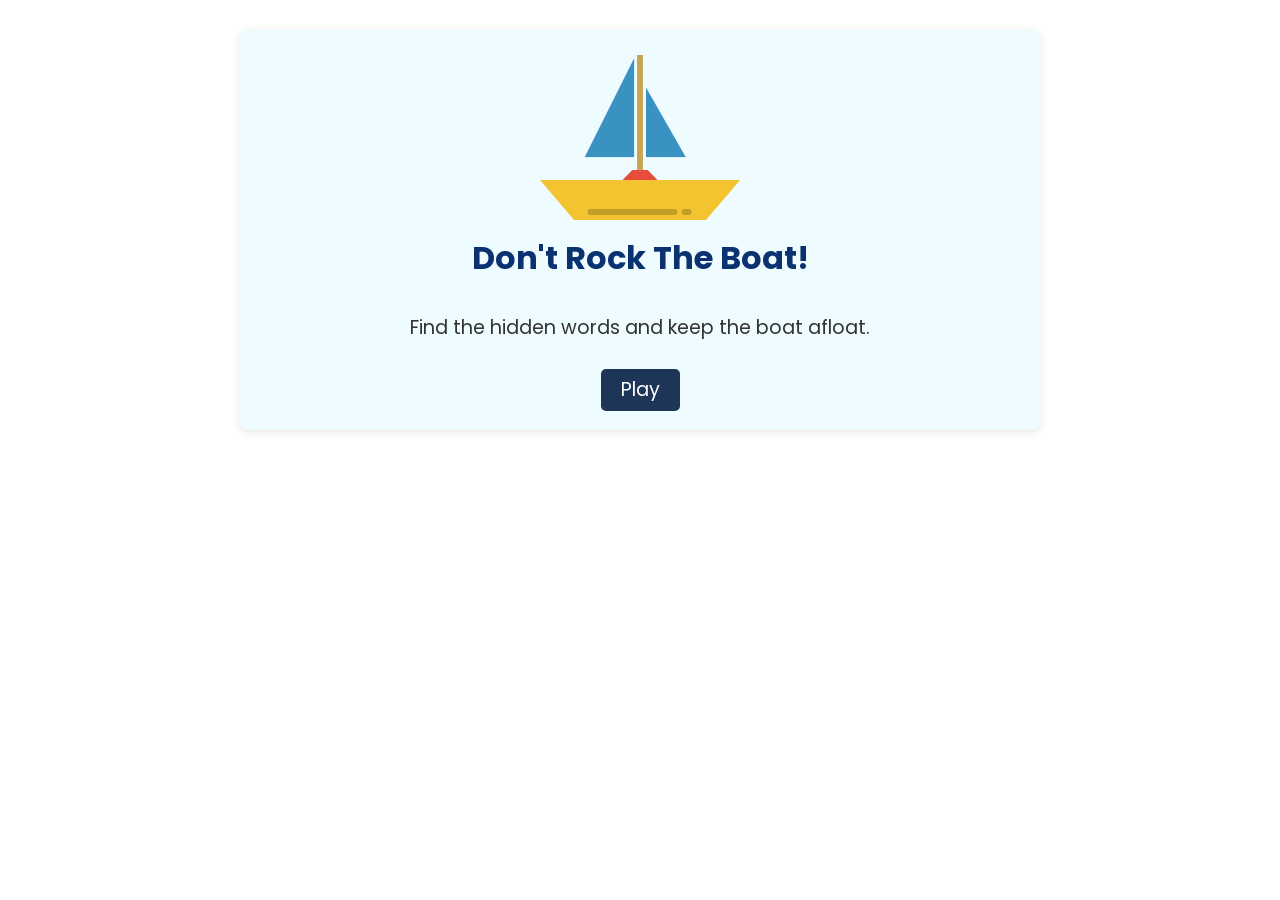
==== commit 182e202c: "draft refactor" ====
--- a/index.html
+++ b/index.html
@@ -5,446 +5,8 @@
   <meta name="viewport" content="width=device-width, initial-scale=1.0">
   <title>Don't Rock The Boat!</title>
   <link href="https://fonts.googleapis.com/css2?family=Poppins:wght@500&display=swap" rel="stylesheet">
-  <style>
-    /* === GLOBAL STYLES === */
-    body {
-      font-family: 'Poppins', sans-serif;
-      background: #f0f0f0;
-      margin: 0;
-      padding: 20px;
-      position: relative;
-      overflow-x: hidden;
-      color: #0b3270;
-    }
-    #game-container {
-      display: flex; /* Hide the game container until Play is clicked NOTE THAT THIS IS DISABLED */ 
-      width: 95%;
-      max-width: 95%;
-      height: 95%;
-      max-height: 95%;
-      background: rgb(239, 252, 255);
-      border-radius: 8px;
-      box-shadow: 0 2px 10px rgba(0,0,0,0.1);
-      text-align: center;
-      padding: 20px;
-      position: relative;
-      z-index: 2;
-      overflow: hidden;
-    }
-
-    /* Landing overlay styles */
-    
-#landing-overlay {
-  height: 400px;
-  width: 800px;
-  max-width: 90%;
-  background: rgb(239, 252, 255);
-  border-radius: 8px;
-  box-shadow: 0 2px 10px rgba(0,0,0,0.1);
-  text-align: center;
-  padding: 20px;
-  position: absolute; /* Position it relative to the body */
-  top: 50%;
-  left: 50%;
-  transform: translate(-50%, -50%);
-  z-index: 1000; /* Make sure it sits above the game container */
-}
-
-#landing-overlay h1 {
-  position: relative;
-  margin-top: 190px;
-  margin-bottom: 40px;
-  color: #0b3270;
-}
-
-#landing-overlay button {
-  padding: 10px 20px;
-  font-size: 1.2em;
-  border: none;
-  border-radius: 5px;
-  background-color: #1d3557;
-  color: white;
-  cursor: pointer;
-  transition: background-color 0.3s;
-  margin-bottom: 40px;
-}
-#overlay-bg {
-  position: fixed;
-  top: 0;
-  left: 0;
-  width: 100vw;
-  height: 100vh;
-  background: white;
-  z-index: 900; /* Lower than the landing overlay */
-}
-
-#landing-overlay .landingphrase {
-  font-size: 1.2em; /* Smaller text */
-  color: #333;      /* Adjust color as needed */
-  margin-bottom: 30px; /* Spacing between the instructions and the play button */
-}
-#logo-boat {
-  width: 500px; /* Adjust to your desired logo size */
-  margin: 0 auto 10px;
-  position: relative;
-  margin-top: 170px;
-  transform: scale(0.5); /* Scale the boat logo down to 50% of its original size */
-  transform-origin: top center; /* Adjust the origin so it scales nicely */
-}
-
-    
-    h1 {
-      margin-bottom: 20px;
-    }
-    
-    /* === LEVEL SELECTION & HOW TO PLAY (Top Left & Top Right) === */
-    #level-selection {
-      position: absolute;
-      top: 10px;
-      left: 10px;
-      z-index: 6;
-    }
-    #level-selection button {
-      margin: 0 5px;
-      padding: 10px 15px;
-      font-size: 1em;
-      font-weight: bold;
-      border: none;
-      border-radius: 5px;
-      background-color: #1d3557;
-      color: white;
-      cursor: pointer;
-      transition: background-color 0.3s;
-    }
-    #level-selection button.active {
-      background-color: #e74c3c;
-    }
-    /* Instructions overlay */
-    #instructionsOverlay {
-      position: absolute;
-      top: 160px;
-      right: 10px;
-      width: 200px;
-      height: 360px;
-      margin-left: -200px;
-      margin-top: -150px;
-      background: #ddd;
-      padding: 20px;
-      box-shadow: 0 0 10px #333;
-      display: none;
-      z-index: 20;
-    }
-    #instructionsOverlay p {
-      margin: 10px 0;
-    }
-    #howToPlayBtn {
-      position: absolute;
-      top: 10px;
-      right: 10px;
-      z-index: 6;
-      width: 30px;
-      height: 30px;
-      border: none;
-      border-radius: 50%;
-      background-color: #1d3557;
-      color: white;
-      font-size: 1.2em;
-      cursor: pointer;
-      line-height: 30px;
-    }
-      #close-instructions { 
-      font-size: 1em;
-      padding: 10px 20px;
-      border: none;
-      background-color: #1d3557;
-      color: white;
-      border-radius: 5px;
-      cursor: pointer;  
-    }
-    /* === BOAT CONTAINER (Scene) === */
-    #boat-container {
-      position: relative;
-      width: 500px;
-      height: 300px;
-      margin: 60px auto 20px;
-      transition: transform 0.5s ease-in-out;
-      z-index: 3;
-    }
-    @keyframes bobbing {
-      0%, 100% { transform: translateY(0); }
-      50% { transform: translateY(5px); }
-    }
-    
-    /* === BOAT (Rotating element) === */
-    #boat {
-      position: relative;
-      width: 100%;
-      height: 100%;
-      animation: bobbing 3s infinite ease-in-out;
-      z-index: 3;
-    }
-    
-    /* Hull */
-    .boat-hull {
-      position: absolute;
-      bottom: 0;
-      left: 50%;
-      width: 400px;
-      height: 80px;
-      transform: translateX(-50%);
-      background: #f4c430;
-      clip-path: polygon(17% 100%, 0% 0%, 100% 0%, 83% 100%);
-      z-index: 3;
-    }
-    /* Hull shadow 1 */
-    .hull-shadow1 {
-      position: absolute;
-      bottom: 10px;
-      left: 47%;
-      transform: translateX(-50%);
-      width: 180px;
-      height: 12px;
-      background: rgba(0, 0, 0, 0.2);
-      border-radius: 10px;
-      z-index: 4;
-    }
-        /* Hull shadow 2 */
-        .hull-shadow2 {
-      position: absolute;
-      bottom: 10px;
-      left: 67%;
-      transform: translateX(-10%);
-      width: 20px;
-      height: 12px;
-      background: rgba(0, 0, 0, 0.2);
-      border-radius: 10px;
-      z-index: 4;
-    }
-  
-    
-    /* Mast and mast base */
-    .mast {
-      position: absolute;
-      bottom: 80px;
-      left: 50%;
-      transform: translateX(-50%);
-      width: 12px;
-      height: 250px;
-      background: #c8a653;
-      z-index: 5;
-    }
-    .mast-base {
-      position: absolute;
-      bottom: 80px;
-      left: 50%;
-      transform: translateX(-50%);
-      width: 70px;
-      height: 30px;
-      background: #e74c3c;
-      clip-path: polygon(28% 34%,72% 34%,100% 100%,0% 100%);
-      z-index: 5;
-    }
-    
-    /* Sails */
-    .sail-left {
-      position: absolute;
-      bottom: 125px;
-      left: calc(50% - 6px - 105px);
-      width: 100px;
-      height: 200px;
-      background: #3a92c3;
-      clip-path: polygon(100% 0%,0% 100%,100% 100%);
-      z-index: 4;
-    }
-    .sail-right {
-      position: absolute;
-      bottom: 125px;
-      left: calc(50% + 12px);
-      width: 80px;
-      height: 140px;
-      background: #3a92c3;
-      clip-path: polygon(0% 0%,0% 100%,100% 100%);
-
-      z-index: 4;
-    }
-    
-    /* Code words on the deck */
-    #word-left, #word-right {
-      position: absolute;
-      bottom: 80px;
-      font-size: 1.5em;
-      font-weight: bold;
-      color: #1e4b7e;
-      text-shadow: 1px 1px 2px #615f5f;
-      background: rgba(0,0,0,0.1);
-      padding: 2px 5px;
-      border-radius: 4px;
-      z-index: 5;
-    }
-    #word-left { left: 25%; transform: translateX(-50%); }
-    #word-right { right: 25%; transform: translateX(50%); }
-    
-    /* Theme name on the hull */
-    #boat-name {
-      position: absolute;
-      bottom: 35px;
-      left: 50%;
-      transform: translateX(-50%);
-      font-size: 1.4em;
-      font-weight: bold;
-      font-style: italic;
-      color: #2c3e50;
-      text-shadow: 1px 1px 3px rgba(0,0,0,0.3);
-      z-index: 5;
-    }
-    
-    /* === WAVES === */
-    #waves {
-      position: absolute;
-      left: 0;
-      right: 0;
-      top: 350px;
-      height: 150px;
-      overflow: hidden;
-      pointer-events: none;
-    }
-    .wave {
-      position: absolute;
-      bottom: 0;
-      width: 300%;
-      height: 70px;
-      border-radius: 50%;
-      animation: waveAnimation 8s infinite linear;
-    }
-    .wave.wave1 {
-      background: rgba(0, 100, 255, 0.5);
-      opacity: 0.8;
-      z-index: 2;
-    }
-    .wave.wave2 {
-      background: rgba(0, 80, 200, 0.4);
-      opacity: 0.7;
-      animation-duration: 12s;
-      bottom: 10px;
-      z-index: 2;
-    }
-    .wave.wave3 {
-      background: rgba(0, 120, 255, 0.3);
-      opacity: 0.4;
-      animation-duration: 10s;
-      bottom: 22px;
-      z-index: 10;
-    }
-    @keyframes waveAnimation {
-      0% { transform: translateX(0) translateY(0); }
-      50% { transform: translateX(-25%) translateY(-5px); }
-      100% { transform: translateX(-50%) translateY(0); }
-    }
-    
-    /* === LETTERS KEYBOARD === */
-    #letters {
-      margin-top: 45px;
-      z-index: 6;
-    }
-    .letter-btn {
-      width: 45px;
-      height: 45px;
-      margin: 5px;
-      font-size: 1em;
-      font-weight: bold;
-      border: none;
-      border-radius: 5px;
-      background-color: #1d3557;
-      color: white;
-      cursor: pointer;
-      transition: background-color 0.3s;
-    }
-    .letter-btn:disabled {
-      background-color: #a8a8a8;
-      cursor: not-allowed;
-    }
-    
-    /* === STRIKES & MUTE BUTTONS === */
-    #strikes {
-      margin-top: 20px;
-      font-size: 1.2em;
-      z-index: 6;
-    }
-    #mute {
-      margin-top: 10px;
-      font-size: 1em;
-      padding: 10px 20px;
-      border: none;
-      background-color: #1d3557;
-      color: white;
-      border-radius: 5px;
-      cursor: pointer;
-      z-index: 6;
-    }
-
-    /* === SINKING ANIMATION === */
-    .sink {
-      animation: sinkAnimation 2s forwards;
-    }
-    @keyframes sinkAnimation {
-      to { transform: translateY(300px) rotate(90deg); opacity: 0; }
-    }
-    
-    /* === SEAGULL WIN ANIMATION === */
-    #seagull-container {
-      position: absolute;
-      top: 20%;
-      left: -150px;
-      display: none;
-      z-index: 1000;
-      animation: seagullFly 7s linear forwards;
-    }
-    #seagull {
-      width: 100px;
-      vertical-align: middle;
-    }
-    #speech-bubble {
-      display: inline-block;
-      background: #fff;
-      border: 2px solid #333;
-      border-radius: 10px;
-      padding: 10px;
-      margin-left: 10px;
-      font-size: 1.2em;
-      font-weight: bold;
-      position: relative;
-    }
-    #speech-bubble::after {
-      content: "";
-      position: absolute;
-      left: -20px;
-      top: 50%;
-      transform: translateY(-50%);
-      border: 10px solid transparent;
-      border-right-color: #fff;
-    }
-    @keyframes seagullFly {
-      0% { left: -150px; opacity: 0; }
-      10% { opacity: 1; }
-      100% { left: calc(100% + 50px); opacity: 1; }
-    }
-    
-    /* === BUBBLES (for sinking animation) === */
-    .bubble {
-      position: absolute;
-      bottom: 0;
-      background: rgba(255,255,255,0.8);
-      border-radius: 50%;
-      width: 20px;
-      height: 20px;
-      animation: bubbleRise 3s ease-out forwards;
-      z-index: 7;
-    }
-    @keyframes bubbleRise {
-      0% { transform: translateY(0); opacity: 1; }
-      100% { transform: translateY(-300px); opacity: 0; }
-    }
-  </style>
+  <link rel="stylesheet" href="css/normalize.css">
+  <link rel="stylesheet" href="css/style.css">
 </head>
 <body>
 
@@ -487,6 +49,11 @@
       <p>Too many wrong guesses or too much imbalance will tip the boat and sink it.</p>
       <p>Choose a level, and enjoy the challenge!</p>
       <button id="close-instructions">Close</button>
+    </div>
+    <div id="popup">
+      <h2>Popup Title</h2>
+      <p>This popup is now centered!</p>
+      <button id="closePopup">Close</button>
     </div>
     
     <!-- BOAT CONTAINER (Scene) -->
@@ -542,351 +109,11 @@
   <audio id="wrongSound" src="wrongsound.mp3"></audio>
   <audio id="splashSound" src="Sinkingship.mp3"></audio>
   <audio id="bgSound" loop src="backgroundsound2.mp3"></audio>
-  <audio id="winSound" src="congratulationseffect.mp3"></audio>
+  <audio id="winSound" src="correctsound.mp3"></audio>
   
-  <script>
-    /**********************************************************
-     * LEVELS LIBRARY (50 variations across 3 levels)
-     **********************************************************/
-    const levels = {
-      easy: [
-        { theme: "Fruit", words: ["BANANA", "PAPAYA"] },
-        { theme: "Colors", words: ["YELLOW", "VIOLET"] },
-        { theme: "Metals", words: ["SILVER", "COPPER"] },
-        { theme: "Oceans", words: ["ARCTIC", "INDIAN"] },
-        { theme: "Animals", words: ["RABBIT", "MONKEY"] },
-        { theme: "Seasons", words: ["WINTER", "AUTUMN"] }, /**
-        { theme: "Birds", boatName: "Bird", words: ["PIGEON", "FALCON"] },
-        { theme: "Flowers", boatName: "Flower", words: ["TULIP", "DAISY"] },
-        { theme: "Rivers", boatName: "River", words: ["THAMES", "AMAZON"] },
-        { theme: "Shapes", boatName: "Shape", words: ["CIRCLE", "SQUARE"] },
-        { theme: "Planets", boatName: "Planet", words: ["SATURN", "URANUS"] },
-        { theme: "Gems", boatName: "Gem", words: ["EMERALD", "DIAMOND"] },
-        { theme: "Trees", boatName: "Tree", words: ["BIRCH", "MAPLE"] },
-        { theme: "Insects", boatName: "Insect", words: ["BEETLE", "HORNET"] },
-        { theme: "Grains", boatName: "Grain", words: ["MILLET", "BARLEY"] },
-        { theme: "Herbs", boatName: "Herb", words: ["BASIL", "THYME"] },
-        { theme: "Deserts", boatName: "Desert", words: ["SAHARA", "MOJAVE"] },
-        { theme: "Spices", boatName: "Spice", words: ["TURMERIC", "CARDAMOM"] }
-      ],
-      medium: [
-        { theme: "Fabrics", boatName: "Fabric", words: ["CORDUROY", "CASHMERE"] },
-        { theme: "Cheeses", boatName: "Cheese", words: ["RICOTTA", "CHEDDAR"] },
-        { theme: "Islands", boatName: "Island", words: ["ICELAND", "JAMAICA"] },
-        { theme: "Coffee", boatName: "Coffee", words: ["ARABICA", "ROBUSTA"] },
-        { theme: "Fish", boatName: "Fish", words: ["HERRING", "SARDINE"] },
-        { theme: "Storms", boatName: "Storm", words: ["CYCLONE", "TYPHOON"] },
-        { theme: "Mushrooms", boatName: "Mushroom", words: ["BUTTON", "OYSTER"] },
-        { theme: "Snakes", boatName: "Serpent", words: ["COTTONMOUTH", "RATTLESNAKE"] },
-        { theme: "Painters", boatName: "Painter", words: ["MATISSE", "CEZANNE"] },
-        { theme: "Dances", boatName: "Dance", words: ["FLAMENCO", "FANDANGO"] },
-        { theme: "Planets", boatName: "Cosmic", words: ["CELESTIAL", "ASTRONAUT"] },
-        { theme: "Authors", boatName: "Author", words: ["BRONTE", "AUSTEN"] },
-        { theme: "Birdsofprey", boatName: "Bird of Prey", words: ["OSPREY", "CONDOR"] },
-        { theme: "Herbs", boatName: "Herbal Hunter", words: ["OREGANO", "PARSLEY"] },
-        { theme: "Mountains", boatName: "Mountain", words: ["EVEREST", "OLYMPUS"] },
-        { theme: "Forests", boatName: "Forest", words: ["REDWOOD", "CYPRESS"] },
-        { theme: "Desserts", boatName: "Dessert", words: ["BROWNIE", "CUPCAKE"] }
-      ],
-      hard: [
-        { theme: "Greek Heroes", boatName: "Greek", words: ["HERCULES", "ACHILLES"] },
-        { theme: "Galaxies", boatName: "Galaxy", words: ["ANDROMEDA", "WHIRLPOOL"] },
-        { theme: "Wines", boatName: "Wine", words: ["RIESLING", "BORDEAUX"] },
-        { theme: "Composers", boatName: "Composer", words: ["BERLIOZ", "VIVALDI"] },
-        { theme: "Myths", boatName: "Mythic", words: ["PERSEUS", "THESEUS"] },
-        { theme: "Butterflies", boatName: "Butterfly", words: ["MONARCH", "ADMIRAL"] },
-        { theme: "Ancient Cities", boatName: "Ancient", words: ["BABYLON", "CARTHAGE"] },
-        { theme: "Reptiles", boatName: "Reptile", words: ["TERRAPIN", "TORTOISE"] },
-        { theme: "Cloud Types", boatName: "Cloud", words: ["CIRRUS", "CUMULUS"] },
-        { theme: "Philosophers", boatName: "Philosopher", words: ["SOCRATES", "DIOGENES"] },
-        { theme: "Alpine Peaks", boatName: "Alpine", words: ["MATTERHORN", "WEISSHORN"] },
-        { theme: "Playwrights", boatName: "Drama", words: ["MARLOWE", "SOPHOCLES"] },
-        { theme: "Tropical Fruit", boatName: "Tropic", words: ["AVOCADO", "TAMARIND"] },
-        { theme: "Minerals", boatName: "Stone", words: ["OBSIDIAN", "DOLOMITE"] },
-        { theme: "Astronomers", boatName: "Stellar", words: ["GALILEO", "KEPLERS"] },
-        { theme: "Languages", boatName: "Tongue", words: ["MANDARIN", "JAPANESE"] },
-        { theme: "Corals", boatName: "Coral", words: ["STAGHORN", "ELKHORNS"] },
-        { theme: "Poets", boatName: "Verse", words: ["PETRARCH", "CHAUCERS"] },
-        { theme: "Artists", boatName: "Art", words: ["REMBRANDT", "DELACROIX"] },
-        { theme: "Volcanoes", boatName: "Fire", words: ["KRAKATOA", "VESUVIUS"] }*/
-      ]
-    };
-    
-    /**********************************************************
-     * LEVEL SELECTION & GAME INITIALIZATION
-     **********************************************************/
-    let currentLevel = "easy"; // default level
-    let themesLibrary = levels[currentLevel];
-    let lastPuzzleIndex = -1;
-    
-    function initGame() {
-      // Remove any previous sink class so the boat resets
-      const boatContainer = document.getElementById('boat-container');
-      boatContainer.classList.remove('sink');
-      // Reset the boat's transform to ensure it is horizontal
-      boatContainer.style.transform = 'rotate(0deg)';
-      
-      // Clear overlays (if any)
-      document.getElementById('seagull-container').style.display = 'none';
-      document.getElementById('bubbles').innerHTML = '';
-      
-      // Choose a new puzzle index (different from the last, if possible)
-      let newIndex;
-      do {
-        newIndex = Math.floor(Math.random() * themesLibrary.length);
-      } while (themesLibrary.length > 1 && newIndex === lastPuzzleIndex);
-      lastPuzzleIndex = newIndex;
-      
-      let selectedTheme = themesLibrary[newIndex];
-      // Set the clue and code words
-      window.wordFront = selectedTheme.words[0];
-      window.wordBack = selectedTheme.words[1];
-      document.getElementById('boat-name').innerHTML =
-  '<span id="epithet">Voyager of </span>' +
-  '<span id="theme" style="filter: blur(5px); font-weight: normal;">' +
-  selectedTheme.theme +
-  '</span>';
-      // Reset guessed letters and strikes using updated global variables
-      window.frontRevealed = Array(window.wordFront.length).fill('_');
-      window.backRevealed = Array(window.wordBack.length).fill('_');
-      window.strikes = 0;
-      // Update UI
-      document.getElementById('word-left').textContent = frontRevealed.join(' ');
-      document.getElementById('word-right').textContent = backRevealed.join(' ');
-      document.getElementById('strike-count').textContent = strikes;
-      // Clear and recreate letter buttons
-      const lettersContainer = document.getElementById('letters');
-      lettersContainer.innerHTML = "";
-      "ABCDEFGHIJKLMNOPQRSTUVWXYZ".split('').forEach(letter => {
-        let btn = document.createElement('button');
-        btn.textContent = letter;
-        btn.classList.add('letter-btn');
-        btn.onclick = () => guessLetter(letter, btn);
-        lettersContainer.appendChild(btn);
-      });
-    }
-    
-    function setLevel(level) {
-      currentLevel = level;
-      themesLibrary = levels[currentLevel];
-      // Update active button appearance
-      document.getElementById('easyBtn').classList.remove('active');
-      document.getElementById('mediumBtn').classList.remove('active');
-      document.getElementById('hardBtn').classList.remove('active');
-      document.getElementById(level + "Btn").classList.add('active');
-      initGame();
-    }
-    
-    // Add event listeners to level buttons
-    document.getElementById('easyBtn').addEventListener('click', function(){ setLevel("easy"); });
-    document.getElementById('mediumBtn').addEventListener('click', function(){ setLevel("medium"); });
-    document.getElementById('hardBtn').addEventListener('click', function(){ setLevel("hard"); });
-    
-    /**********************************************************
-     * AUDIO SETUP
-     **********************************************************/
-    const correctSound = document.getElementById('correctSound');
-    correctSound.volume = 0.4;
-    const wrongSound = document.getElementById('wrongSound');
-    wrongSound.volume = 0.4;
-    const splashSound = document.getElementById('splashSound');
-    splashSound.volume = 0.4;
-    const bgSound = document.getElementById('bgSound');
-    bgSound.volume = 0.2;
-    const winSound = document.getElementById('winSound');
-    winSound.volume = 0.4;
-    
-    let bgStarted = false;
-    window.addEventListener('click', function startBG() {
-      if (!bgStarted) {
-        bgSound.play().catch(err => console.log(err));
-        bgStarted = true;
-      }
-    });
-    
-    /**********************************************************
-     * HOW TO PLAY BUTTON
-     **********************************************************/
-    /** document.getElementById('howToPlayBtn').addEventListener('click', function() {
-      alert("How to Play:\n\nGuess the letters to reveal two secret words that share a theme. Too many wrong guesses or too much imbalance will tip the boat and sink it. Choose a level, and enjoy the challenge!");
-    }); **/
-    
-    /**********************************************************
-     * UPDATE DISPLAY & BOAT TIPPING
-     **********************************************************/
-    function updateDisplay() {
-      document.getElementById('word-left').textContent = frontRevealed.join(' ');
-      document.getElementById('word-right').textContent = backRevealed.join(' ');
-      
-      let frontCount = frontRevealed.filter(l => l !== '_').length;
-      let backCount = backRevealed.filter(l => l !== '_').length;
-      let diff = frontCount - backCount;
-      let angle = 0;
-      
-      if (Math.abs(diff) === 1) {
-        angle = 5;
-      } else if (Math.abs(diff) === 2) {
-        angle = 10;
-      } else if (Math.abs(diff) >= 3) {
-        sinkBoat();
-        return;
-      }
-      
-      document.getElementById('boat-container').style.transform =
-        (diff > 0) ? `rotate(${-angle}deg)` : `rotate(${angle}deg)`;
-    }
-    
-    /**********************************************************
-     * SINK THE BOAT
-     **********************************************************/
-    function sinkBoat() {
-      document.getElementById('boat-container').classList.add('sink');
-      splashSound.play();
-      bgSound.pause();
-      createBubbles();
-      // Disable letter buttons until the player answers the popup
-      document.querySelectorAll('.letter-btn').forEach(btn => btn.disabled = true);
-      // After a delay, prompt the player to play again
-      setTimeout(() => {
-        if (confirm("The boat has sunk!\nDo you want to play again?")) {
-          initGame();
-        }
-      }, 3000);
-    }
-    
-    /**********************************************************
-     * CREATE BUBBLES ON SINK
-     **********************************************************/
-    function createBubbles() {
-      const bubblesContainer = document.getElementById('bubbles');
-      for (let i = 0; i < 10; i++) {
-        const bubble = document.createElement('div');
-        bubble.classList.add('bubble');
-        bubble.style.left = Math.random() * 100 + '%';
-        bubble.style.animationDelay = Math.random() * 2 + 's';
-        bubblesContainer.appendChild(bubble);
-      }
-      setTimeout(() => { bubblesContainer.innerHTML = ''; }, 4000);
-    }
-    
-    /**********************************************************
-     * CHECK FOR WIN
-     **********************************************************/
-    function checkWin() {
-      if (frontRevealed.join('') === wordFront && backRevealed.join('') === wordBack) {
-        bgSound.pause();
-        winSound.play();
-        showSeagull();
-      }
-    }
-    
-    /**********************************************************
-     * DISPLAY SEAGULL ANIMATION
-     **********************************************************/
-    function showSeagull() {
-      const seagullContainer = document.getElementById('seagull-container');
-      seagullContainer.style.display = 'block';
-      seagullContainer.addEventListener('animationend', function () {
-        if (confirm("Congratulations! You've kept the boat balanced and saved it!\nDo you want to play again?")) {
-          initGame();
-        }
-      });
-    }
-    
-    /**********************************************************
-     * HANDLE LETTER GUESSES
-     **********************************************************/
-    function guessLetter(letter, btn) {
-      btn.disabled = true;
-      let foundMatch = false;
-      
-      if (wordFront.includes(letter)) {
-        wordFront.split('').forEach((char, i) => {
-          if (char === letter) {
-            frontRevealed[i] = letter;
-            foundMatch = true;
-          }
-        });
-      }
-      if (wordBack.includes(letter)) {
-        wordBack.split('').forEach((char, i) => {
-          if (char === letter) {
-            backRevealed[i] = letter;
-            foundMatch = true;
-          }
-        });
-      }
-      
-      if (foundMatch) {
-        correctSound.currentTime = 0;
-        correctSound.play();
-      } else {
-        wrongSound.currentTime = 0;
-        wrongSound.play();
-        strikes++;
-        document.getElementById('strike-count').textContent = strikes;
-        if (strikes >= 3) {
-          sinkBoat();
-          return;
-        }
-      }
-      
-      updateDisplay();
-      checkWin();
-    }
-    //Instructions Overlay Logic
-    const questionMark = document.getElementById("howToPlayBtn");
-    const instructionsOverlay = document.getElementById("instructionsOverlay");
-    const closeInstructions = document.getElementById("close-instructions");
-    questionMark.addEventListener("click", () => {
-      instructionsOverlay.style.display = instructionsOverlay.style.display === "none" ? "block" : "none";
-    });
-    closeInstructions.addEventListener("click", hideInstructions);
-    function hideInstructions() {
-      instructionsOverlay.style.display = "none";
-    }
-    
-    function addKeyboardInput() {
-  document.addEventListener('keydown', function(event) {
-    // Convert the key pressed to uppercase
-    const key = event.key.toUpperCase();
-    // Only process if it's a single letter A-Z
-    if (!/^[A-Z]$/.test(key)) return;
-    
-    // Find all letter buttons and trigger a click on the matching one (if available)
-    const letterButtons = document.querySelectorAll('.letter-btn');
-    letterButtons.forEach(btn => {
-      if (btn.textContent === key && !btn.disabled) {
-        btn.click();
-      }
-    });
-  });
-}
-
-// Call the function to enable keyboard input
-addKeyboardInput();
-
-    // Initialize the game on page load using the default level
-    //* initGame(); *//
-
-   // Listen for the Play button click
-  document.getElementById("play-button").addEventListener("click", function() {
-    // Hide the landing overlay and white background overlay
-    document.getElementById("landing-overlay").style.display = "none";
-    document.getElementById("overlay-bg").style.display = "none";
-    // Show the game container
-    document.getElementById("game-container").style.display = "block";
-    // Initialize the game
-    initGame();
-    setTimeout(function() {
-  const themeSpan = document.getElementById('theme');
-  if (themeSpan) {
-    themeSpan.style.filter = 'none';
-    themeSpan.style.fontWeight = 'bold';
-  }
-}, 2000);
-  });
-  
+  <script type="module">
+   import {start} from "./js/game.js"
+  document.addEventListener('DOMContentLoaded', start);
   </script>
 </body>
 </html>
--- a/css/style.css
+++ b/css/style.css
@@ -0,0 +1,4 @@
+@import url("base.css");
+@import url("layout.css");
+@import url("components.css");
+@import url("game.css");
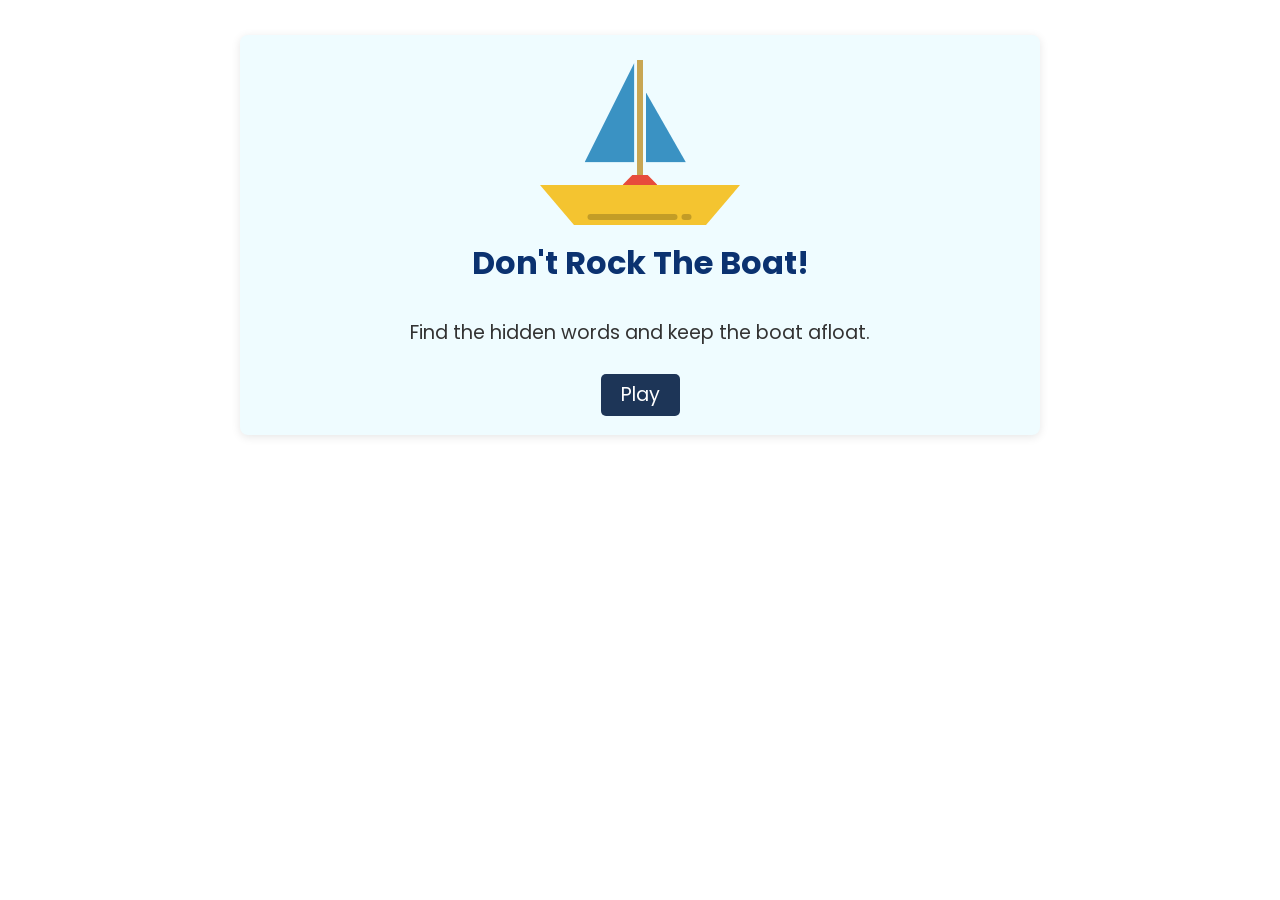
==== commit 473a19b0: "mute button moved and implemented, all popups consistent, fixed some padding/sizing issues" ====
--- a/index.html
+++ b/index.html
@@ -40,7 +40,15 @@
       <button id="mediumBtn">Medium</button>
       <button id="hardBtn">Hard</button>
     </div>
-    <button id="howToPlayBtn">?</button>
+    <div id="utilityButtons">
+      <button id="muteBtn">
+        <svg xmlns="http://www.w3.org/2000/svg" viewBox="0 0 24 24" fill="currentColor" class="size-6">
+          <path d="M13.5 4.06c0-1.336-1.616-2.005-2.56-1.06l-4.5 4.5H4.508c-1.141 0-2.318.664-2.66 1.905A9.76 9.76 0 0 0 1.5 12c0 .898.121 1.768.35 2.595.341 1.24 1.518 1.905 2.659 1.905h1.93l4.5 4.5c.945.945 2.561.276 2.561-1.06V4.06ZM18.584 5.106a.75.75 0 0 1 1.06 0c3.808 3.807 3.808 9.98 0 13.788a.75.75 0 0 1-1.06-1.06 8.25 8.25 0 0 0 0-11.668.75.75 0 0 1 0-1.06Z" />
+          <path d="M15.932 7.757a.75.75 0 0 1 1.061 0 6 6 0 0 1 0 8.486.75.75 0 0 1-1.06-1.061 4.5 4.5 0 0 0 0-6.364.75.75 0 0 1 0-1.06Z" />
+        </svg>        
+      </button>
+      <button id="howToPlayBtn">?</button>
+    </div>
 
     <div id="instructionsOverlay">
        
@@ -50,10 +58,20 @@
       <p>Choose a level, and enjoy the challenge!</p>
       <button id="close-instructions">Close</button>
     </div>
-    <div id="popup">
-      <h2>Popup Title</h2>
-      <p>This popup is now centered!</p>
-      <button id="closePopup">Close</button>
+    <div id="failPopup" class="popup">
+      <div>
+        <h2>The boat has sunk!</h2>
+        <p>Do you want to play again?</p>
+      </div>
+      <button id="closeFailPopup">OK</button>
+    </div>
+    <div id="successPopup" class="popup">
+      <div>
+        <h2>Congratulations!</h2>
+        <p>You've kept the boat balanced and saved it!</p>
+        <p>Do you want to play again?</p>
+      </div>
+      <button id="closeSuccessPopup">OK</button>
     </div>
     
     <!-- BOAT CONTAINER (Scene) -->
@@ -91,7 +109,7 @@
     
     <!-- Strike Display and Mute Button -->
     <div id="strikes">Strikes: <span id="strike-count">0</span>/3</div>
-    <button id="mute">Mute</button>
+    <!-- <button id="mute">Mute</button> -->
     <div id="game-status"></div>
   </div>
   
